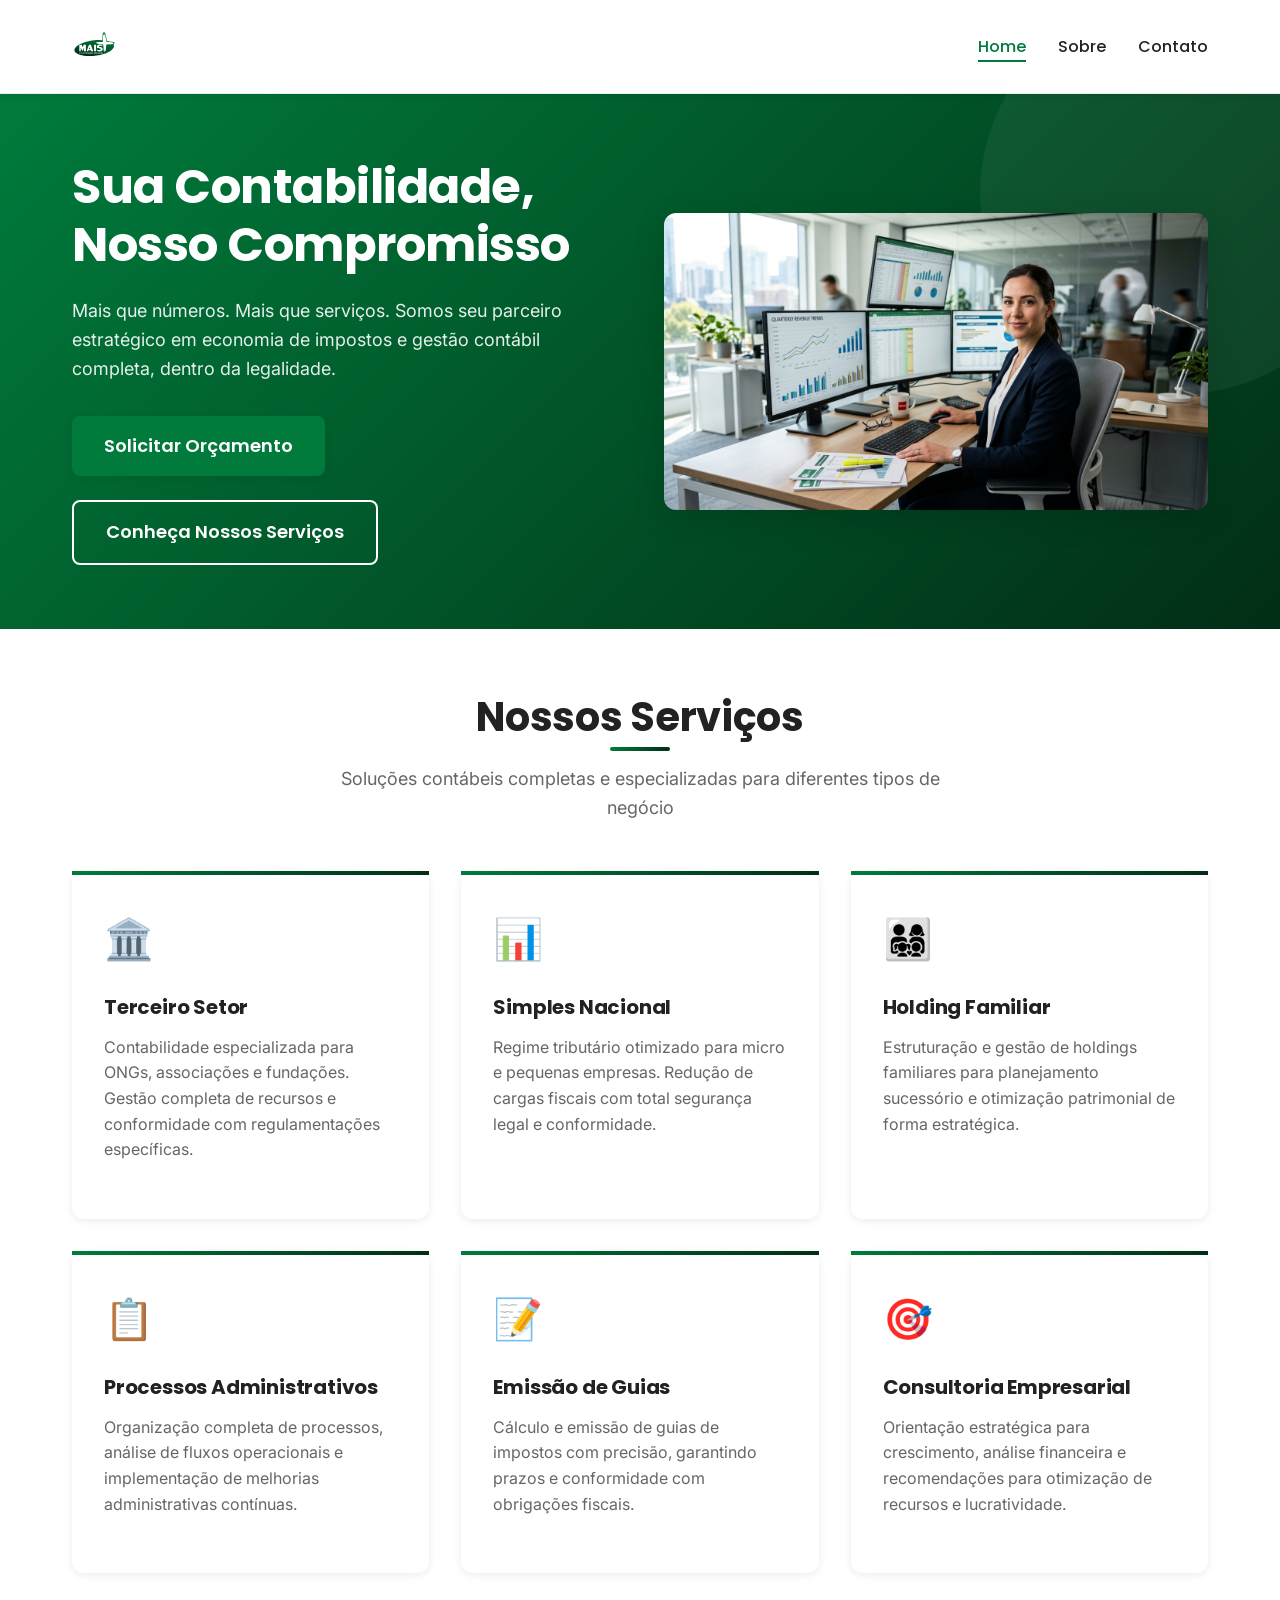
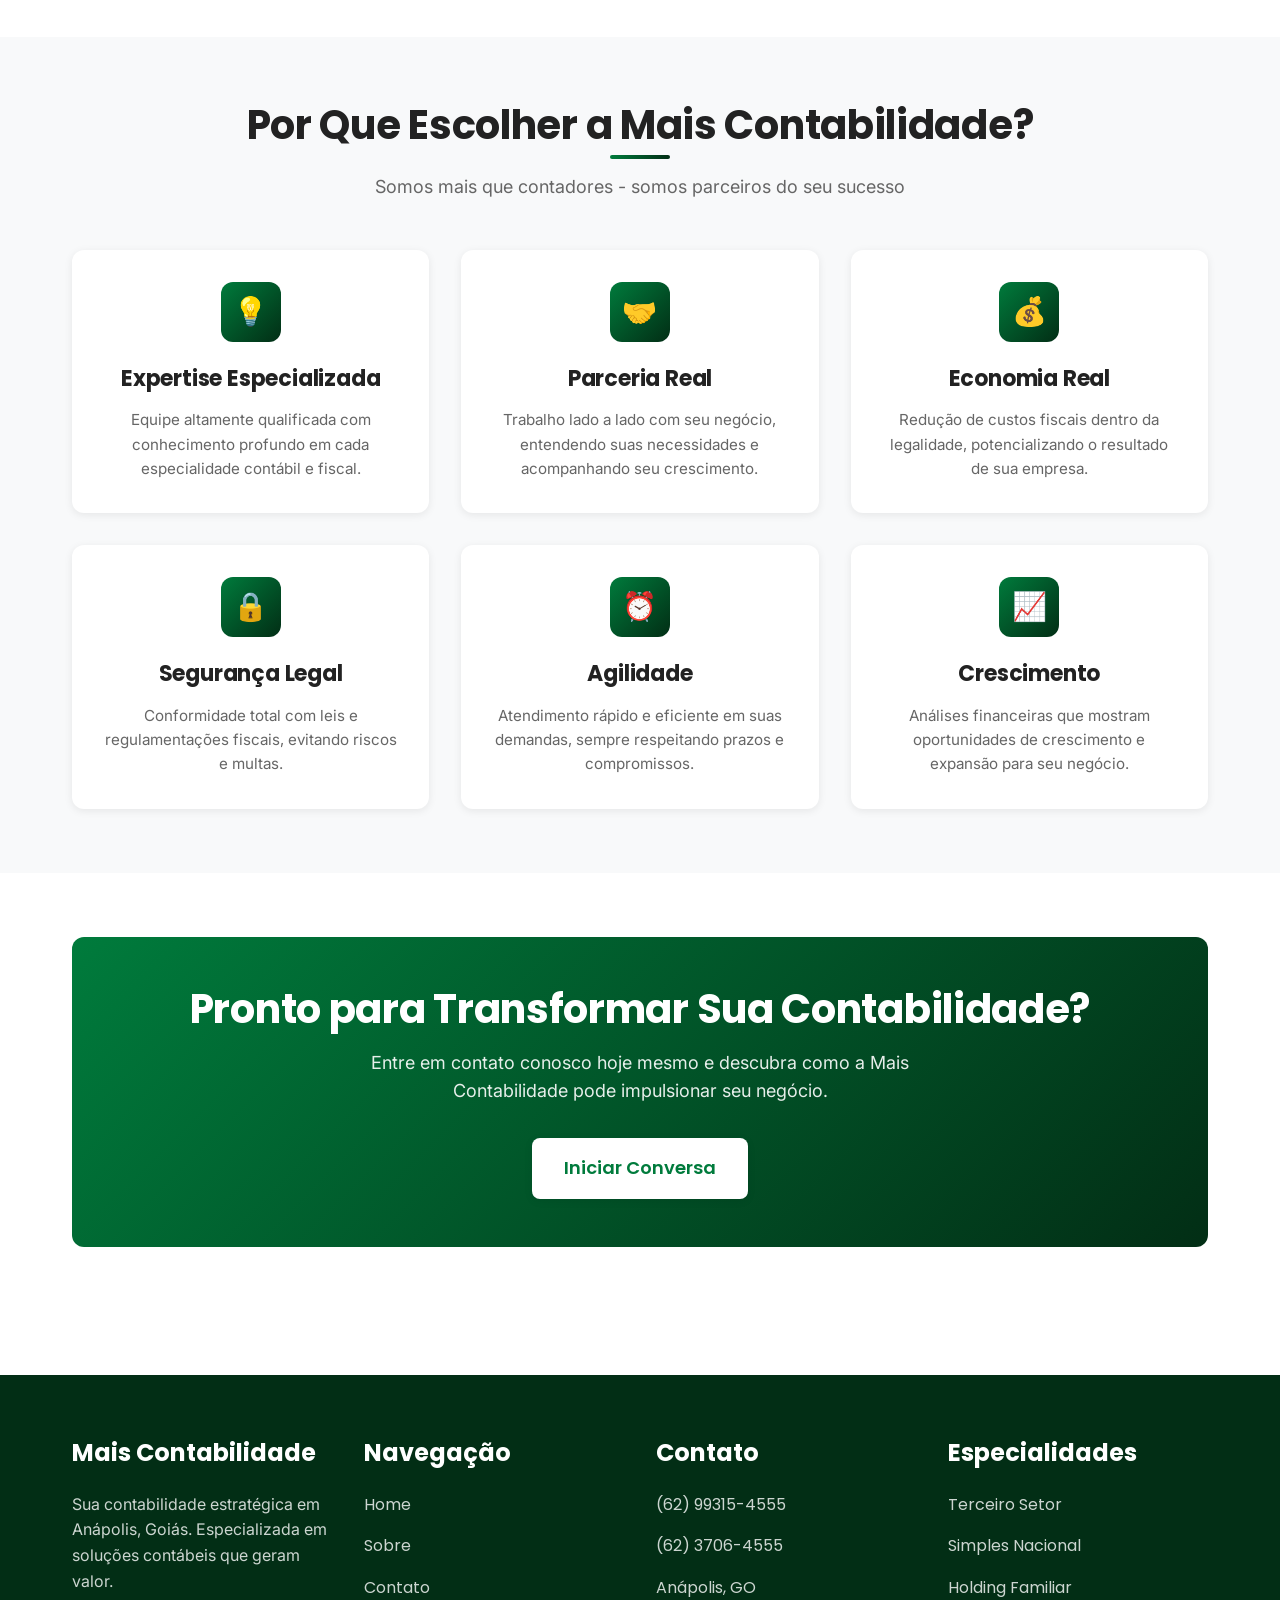
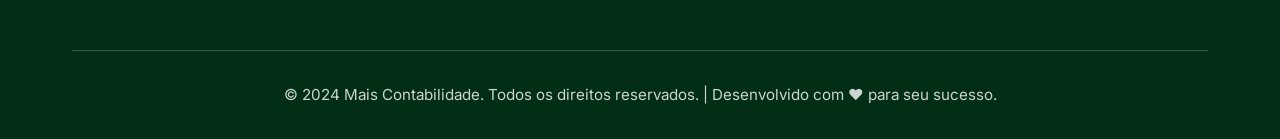
==== index.html @ ebb8da21 "add: Primeira versão do site." ====
<!DOCTYPE html>
<html lang="pt-BR">
<head>
  <!-- Meta Tags Básicas -->
  <meta charset="UTF-8">
  <meta name="viewport" content="width=device-width, initial-scale=1.0">
  <meta http-equiv="X-UA-Compatible" content="IE=edge">
  
  <!-- SEO Meta Tags -->
  <title>Mais Contabilidade | Contabilidade Especializada em Anápolis - GO</title>
  <meta name="description" content="Contabilidade especializada em Terceiro Setor, Simples Nacional, Holding Familiar e Processos Administrativos em Anápolis - Goiás. Parceiro confiável para economia de impostos e gestão contábil.">
  <meta name="keywords" content="contabilidade, anápolis, goiás, terceiro setor, simples nacional, holding familiar, processos administrativos, consultoria contábil, emissão de guias">
  <meta name="author" content="Mais Contabilidade">
  <meta name="language" content="Portuguese">
  <meta name="robots" content="index, follow, max-snippet:-1, max-image-preview:large, max-video-preview:-1">
  
  <!-- Open Graph para Redes Sociais -->
  <meta property="og:type" content="website">
  <meta property="og:url" content="https://www.maiscontabilidade.com.br/">
  <meta property="og:title" content="Mais Contabilidade | Contabilidade em Anápolis - GO">
  <meta property="og:description" content="Parceiro contábil especializado em Terceiro Setor, Simples Nacional, Holding Familiar. Soluções contábeis completas para seu negócio.">
  <meta property="og:image" content="https://www.maiscontabilidade.com.br/assets/images/MAISCONTABILIDADELOGO.svg">
  <meta property="og:locale" content="pt_BR">
  
  <!-- Twitter Card -->
  <meta name="twitter:card" content="summary_large_image">
  <meta name="twitter:title" content="Mais Contabilidade | Contabilidade em Anápolis - GO">
  <meta name="twitter:description" content="Contabilidade especializada. Parceiro confiável para economia de impostos e gestão contábil.">
  <meta name="twitter:image" content="https://www.maiscontabilidade.com.br/assets/images/MAISCONTABILIDADELOGO.svg">
  
  <!-- Schema.org - Dados Estruturados -->
  <script type="application/ld+json">
  {
    "@context": "https://schema.org",
    "@type": "LocalBusiness",
    "name": "Mais Contabilidade",
    "image": "https://www.maiscontabilidade.com.br/assets/images/MAISCONTABILIDADELOGO.svg",
    "description": "Contabilidade especializada em Terceiro Setor, Simples Nacional, Holding Familiar e Processos Administrativos",
    "address": {
      "@type": "PostalAddress",
      "streetAddress": "Rua Ângelo Teles Esq. Rua Mestro Simão",
      "addressLocality": "Anápolis",
      "addressRegion": "GO",
      "postalCode": "75000-000",
      "addressCountry": "BR"
    },
    "telephone": ["+55 62 99315-4555", "+55 62 3706-4555"],
    "url": "https://www.maiscontabilidade.com.br/",
    "geo": {
      "@type": "GeoCoordinates",
      "latitude": "-16.3272238",
      "longitude": "-48.9444192"
    },
    "priceRange": "$$",
    "sameAs": [
      "https://www.facebook.com/maiscontabilidade",
      "https://www.instagram.com/maiscontabilidade"
    ]
  }
  </script>
  
  <!-- Favicon -->
  <link rel="icon" type="image/svg+xml" href="assets/images/MAISCONTABILIDADELOGO.svg">
  <link rel="apple-touch-icon" href="assets/images/MAISCONTABILIDADELOGO.svg">
  
  <!-- Fonts -->
  <link rel="preconnect" href="https://fonts.googleapis.com">
  <link rel="preconnect" href="https://fonts.gstatic.com" crossorigin>
  <link href="https://fonts.googleapis.com/css2?family=Inter:wght@300;400;500;600;700&family=Poppins:wght@500;600;700;800&display=swap" rel="stylesheet">
  
  <!-- Estilos CSS -->
  <link rel="stylesheet" href="css/style.css">
  <link rel="stylesheet" href="css/responsive.css">
  
  <!-- Canonical -->
  <link rel="canonical" href="https://www.maiscontabilidade.com.br/">
</head>
<body>
  <!-- HEADER / NAVEGAÇÃO -->
  <header>
    <div class="container">
      <div class="header-container">
        <div class="logo">
          <img src="assets/images/MAISCONTABILIDADELOGO.svg" alt="Logo Mais Contabilidade" title="Mais Contabilidade">
        </div>
        
        <nav>
          <ul>
            <li><a href="/" title="Ir para página inicial">Home</a></li>
            <li><a href="/sobre/" title="Conhecer nossa história">Sobre</a></li>
            <li><a href="/contato/" title="Entrar em contato conosco">Contato</a></li>
          </ul>
        </nav>
        
        <div class="menu-toggle" aria-label="Abrir menu">
          <span></span>
          <span></span>
          <span></span>
        </div>
      </div>
    </div>
  </header>

  <!-- HERO SECTION -->
  <section class="hero">
    <div class="container">
      <div class="hero-content">
        <div class="hero-texto">
          <h1>Sua Contabilidade, Nosso Compromisso</h1>
          <p>Mais que números. Mais que serviços. Somos seu parceiro estratégico em economia de impostos e gestão contábil completa, dentro da legalidade.</p>
          <div class="hero-botoes">
            <a href="/contato/" class="btn btn-primario btn-lg">Solicitar Orçamento</a>
            <a href="#servicos" class="btn btn-secundario btn-hero-secundario btn-lg">Conheça Nossos Serviços</a>
          </div>
        </div>
        <div class="hero-imagem">
          <img src="assets/images/MOCANAFRENTEDOPC.png" alt="Profissional de contabilidade trabalhando em moderno escritório com múltiplos monitores exibindo gráficos financeiros" title="Nosso time de contadores">
        </div>
      </div>
    </div>
  </section>

  <!-- SERVIÇOS -->
  <section class="secao" id="servicos">
    <div class="container">
      <div class="titulo-secao">
        <h2>Nossos Serviços</h2>
        <p>Soluções contábeis completas e especializadas para diferentes tipos de negócio</p>
      </div>

      <div class="servicos-container">
        <!-- Terceiro Setor -->
        <div class="servico-card">
          <div class="servico-icon">🏛️</div>
          <h3>Terceiro Setor</h3>
          <p>Contabilidade especializada para ONGs, associações e fundações. Gestão completa de recursos e conformidade com regulamentações específicas.</p>
        </div>

        <!-- Simples Nacional -->
        <div class="servico-card">
          <div class="servico-icon">📊</div>
          <h3>Simples Nacional</h3>
          <p>Regime tributário otimizado para micro e pequenas empresas. Redução de cargas fiscais com total segurança legal e conformidade.</p>
        </div>

        <!-- Holding Familiar -->
        <div class="servico-card">
          <div class="servico-icon">👨‍👩‍👧‍👦</div>
          <h3>Holding Familiar</h3>
          <p>Estruturação e gestão de holdings familiares para planejamento sucessório e otimização patrimonial de forma estratégica.</p>
        </div>

        <!-- Processos Administrativos -->
        <div class="servico-card">
          <div class="servico-icon">📋</div>
          <h3>Processos Administrativos</h3>
          <p>Organização completa de processos, análise de fluxos operacionais e implementação de melhorias administrativas contínuas.</p>
        </div>

        <!-- Emissão de Guias -->
        <div class="servico-card">
          <div class="servico-icon">📝</div>
          <h3>Emissão de Guias</h3>
          <p>Cálculo e emissão de guias de impostos com precisão, garantindo prazos e conformidade com obrigações fiscais.</p>
        </div>

        <!-- Consultoria Empresarial -->
        <div class="servico-card">
          <div class="servico-icon">🎯</div>
          <h3>Consultoria Empresarial</h3>
          <p>Orientação estratégica para crescimento, análise financeira e recomendações para otimização de recursos e lucratividade.</p>
        </div>
      </div>
    </div>
  </section>

  <!-- DIFERENCIAIS -->
  <section class="secao secao-alternada">
    <div class="container">
      <div class="titulo-secao">
        <h2>Por Que Escolher a Mais Contabilidade?</h2>
        <p>Somos mais que contadores - somos parceiros do seu sucesso</p>
      </div>

      <div class="grid grid-3">
        <div class="card">
          <div class="card-icon">💡</div>
          <h3>Expertise Especializada</h3>
          <p>Equipe altamente qualificada com conhecimento profundo em cada especialidade contábil e fiscal.</p>
        </div>

        <div class="card">
          <div class="card-icon">🤝</div>
          <h3>Parceria Real</h3>
          <p>Trabalho lado a lado com seu negócio, entendendo suas necessidades e acompanhando seu crescimento.</p>
        </div>

        <div class="card">
          <div class="card-icon">💰</div>
          <h3>Economia Real</h3>
          <p>Redução de custos fiscais dentro da legalidade, potencializando o resultado de sua empresa.</p>
        </div>

        <div class="card">
          <div class="card-icon">🔒</div>
          <h3>Segurança Legal</h3>
          <p>Conformidade total com leis e regulamentações fiscais, evitando riscos e multas.</p>
        </div>

        <div class="card">
          <div class="card-icon">⏰</div>
          <h3>Agilidade</h3>
          <p>Atendimento rápido e eficiente em suas demandas, sempre respeitando prazos e compromissos.</p>
        </div>

        <div class="card">
          <div class="card-icon">📈</div>
          <h3>Crescimento</h3>
          <p>Análises financeiras que mostram oportunidades de crescimento e expansão para seu negócio.</p>
        </div>
      </div>
    </div>
  </section>

  <!-- CHAMADA PARA AÇÃO -->
  <section class="secao">
    <div class="container">
      <div style="background: linear-gradient(135deg, #007B3C, #022E15); color: white; padding: 3rem; border-radius: 12px; text-align: center;">
        <h2 style="color: white; margin-bottom: 1rem;">Pronto para Transformar Sua Contabilidade?</h2>
        <p style="color: rgba(255, 255, 255, 0.9); font-size: 1.125rem; margin-bottom: 2rem; max-width: 600px; margin-left: auto; margin-right: auto;">
          Entre em contato conosco hoje mesmo e descubra como a Mais Contabilidade pode impulsionar seu negócio.
        </p>
        <a href="/contato/" class="btn btn-primario btn-lg" style="background-color: white; color: #007B3C;">Iniciar Conversa</a>
      </div>
    </div>
  </section>

  <!-- FOOTER -->
  <footer>
    <div class="container">
      <div class="footer-content">
        <div class="footer-secao">
          <h4>Mais Contabilidade</h4>
          <p>Sua contabilidade estratégica em Anápolis, Goiás. Especializada em soluções contábeis que geram valor.</p>
        </div>

        <div class="footer-secao">
          <h4>Navegação</h4>
          <ul>
            <li><a href="/" title="Página inicial">Home</a></li>
            <li><a href="/sobre/" title="Sobre nós">Sobre</a></li>
            <li><a href="/contato/" title="Contato">Contato</a></li>
          </ul>
        </div>

        <div class="footer-secao">
          <h4>Contato</h4>
          <ul>
            <li><a href="tel:+5562993154555" title="Chamar no WhatsApp">(62) 99315-4555</a></li>
            <li><a href="tel:+5562370645555" title="Chamar fixo">(62) 3706-4555</a></li>
            <li><a href="https://www.google.com/maps/place/Mais+Contabilidade/@-16.327248,-48.9444915" target="_blank" rel="noopener noreferrer" title="Ver no Google Maps">Anápolis, GO</a></li>
          </ul>
        </div>

        <div class="footer-secao">
          <h4>Especialidades</h4>
          <ul>
            <li><a href="#" title="Serviço de Terceiro Setor">Terceiro Setor</a></li>
            <li><a href="#" title="Serviço de Simples Nacional">Simples Nacional</a></li>
            <li><a href="#" title="Serviço de Holding Familiar">Holding Familiar</a></li>
          </ul>
        </div>
      </div>

      <div class="footer-bottom">
        <p>&copy; 2024 Mais Contabilidade. Todos os direitos reservados. | Desenvolvido com ♥ para seu sucesso.</p>
      </div>
    </div>
  </footer>

  <!-- Scripts -->
  <script src="js/main.js"></script>
</body>
</html>
---- css/style.css ----
/* ================================================
   MAIS CONTABILIDADE - Landing Page
   Design System e Estilos Globais
   ================================================ */

:root {
  /* Cores */
  --cor-verde-claro: #007B3C;
  --cor-verde-escuro: #022E15;
  --cor-branco: #FFFFFF;
  --cor-cinza-claro: #f8f9fa;
  --cor-cinza-medio: #e9ecef;
  --cor-cinza-escuro: #495057;
  --cor-texto-principal: #222222;
  --cor-texto-secundario: #666666;
  
  /* Fontes */
  --font-principal: 'Poppins', -apple-system, BlinkMacSystemFont, 'Segoe UI', sans-serif;
  --font-secundaria: 'Inter', -apple-system, BlinkMacSystemFont, 'Segoe UI', sans-serif;
  
  /* Espaçamento */
  --espacamento-xs: 0.5rem;
  --espacamento-sm: 1rem;
  --espacamento-md: 1.5rem;
  --espacamento-lg: 2rem;
  --espacamento-xl: 3rem;
  --espacamento-xxl: 4rem;
  
  /* Tamanhos de fonte */
  --tamanho-h1: 3.5rem;
  --tamanho-h2: 2.5rem;
  --tamanho-h3: 1.75rem;
  --tamanho-h4: 1.5rem;
  --tamanho-body: 1rem;
  --tamanho-small: 0.875rem;
  
  /* Sombras */
  --sombra-leve: 0 2px 8px rgba(0, 0, 0, 0.08);
  --sombra-media: 0 4px 16px rgba(0, 0, 0, 0.12);
  --sombra-forte: 0 8px 32px rgba(0, 0, 0, 0.15);
  
  /* Transitions */
  --transicao-padrao: all 0.3s ease-in-out;
}

/* ================================================
   RESET E ESTILOS BASE
   ================================================ */

* {
  margin: 0;
  padding: 0;
  box-sizing: border-box;
}

html {
  scroll-behavior: smooth;
  font-size: 16px;
}

body {
  font-family: var(--font-principal);
  color: var(--cor-texto-principal);
  background-color: var(--cor-branco);
  line-height: 1.6;
  font-weight: 400;
}

/* ================================================
   TIPOGRAFIA
   ================================================ */

h1, h2, h3, h4, h5, h6 {
  font-family: var(--font-principal);
  font-weight: 700;
  line-height: 1.2;
  color: var(--cor-texto-principal);
  margin-bottom: var(--espacamento-md);
}

h1 {
  font-size: var(--tamanho-h1);
  letter-spacing: -0.5px;
}

h2 {
  font-size: var(--tamanho-h2);
  letter-spacing: -0.3px;
}

h3 {
  font-size: var(--tamanho-h3);
  letter-spacing: -0.2px;
}

h4 {
  font-size: var(--tamanho-h4);
}

p {
  font-family: var(--font-secundaria);
  color: var(--cor-texto-secundario);
  margin-bottom: var(--espacamento-md);
  font-size: var(--tamanho-body);
}

a {
  color: var(--cor-verde-claro);
  text-decoration: none;
  transition: var(--transicao-padrao);
}

a:hover {
  color: var(--cor-verde-escuro);
  text-decoration: underline;
}

/* ================================================
   COMPONENTES UTILITÁRIOS
   ================================================ */

.container {
  max-width: 1200px;
  margin: 0 auto;
  padding: 0 var(--espacamento-lg);
}

.secao {
  padding: var(--espacamento-xxl) 0;
}

.secao-alternada {
  background-color: var(--cor-cinza-claro);
}

.titulo-secao {
  text-align: center;
  margin-bottom: var(--espacamento-xl);
}

.titulo-secao h2 {
  position: relative;
  display: inline-block;
  margin-bottom: var(--espacamento-md);
}

.titulo-secao h2::after {
  content: '';
  position: absolute;
  bottom: -10px;
  left: 50%;
  transform: translateX(-50%);
  width: 60px;
  height: 4px;
  background: linear-gradient(90deg, var(--cor-verde-claro), var(--cor-verde-escuro));
  border-radius: 2px;
}

.titulo-secao p {
  font-size: 1.125rem;
  color: var(--cor-texto-secundario);
  max-width: 600px;
  margin: 0 auto;
}

/* ================================================
   BOTÕES
   ================================================ */

.btn {
  display: inline-block;
  padding: var(--espacamento-sm) var(--espacamento-lg);
  font-family: var(--font-principal);
  font-size: 1rem;
  font-weight: 600;
  border: none;
  border-radius: 8px;
  cursor: pointer;
  transition: var(--transicao-padrao);
  text-decoration: none;
  text-align: center;
}

.btn-primario {
  background-color: var(--cor-verde-claro);
  color: var(--cor-branco);
  box-shadow: var(--sombra-leve);
}

.btn-primario:hover {
  background-color: var(--cor-verde-escuro);
  box-shadow: var(--sombra-media);
  transform: translateY(-2px);
  text-decoration: none;
}

.btn-secundario {
  background-color: transparent;
  color: var(--cor-verde-claro);
  border: 2px solid var(--cor-verde-claro);
}

.btn-secundario:hover {
  background-color: var(--cor-verde-claro);
  color: var(--cor-branco);
  text-decoration: none;
}

.btn-lg {
  padding: 1rem 2rem;
  font-size: 1.125rem;
}

.btn-block {
  display: block;
  width: 100%;
}

/* ================================================
   CARTÕES
   ================================================ */

.card {
  background-color: var(--cor-branco);
  border-radius: 12px;
  padding: var(--espacamento-lg);
  box-shadow: var(--sombra-leve);
  transition: var(--transicao-padrao);
  text-align: center;
}

.card:hover {
  box-shadow: var(--sombra-media);
  transform: translateY(-4px);
}

.card-icon {
  width: 60px;
  height: 60px;
  margin: 0 auto var(--espacamento-md);
  background: linear-gradient(135deg, var(--cor-verde-claro), var(--cor-verde-escuro));
  border-radius: 12px;
  display: flex;
  align-items: center;
  justify-content: center;
  font-size: 1.75rem;
}

.card h3 {
  margin-bottom: var(--espacamento-sm);
  font-size: 1.375rem;
}

.card p {
  font-size: 0.95rem;
  margin-bottom: 0;
}

/* ================================================
   GRID
   ================================================ */

.grid {
  display: grid;
  gap: var(--espacamento-lg);
}

.grid-2 {
  grid-template-columns: repeat(2, 1fr);
}

.grid-3 {
  grid-template-columns: repeat(3, 1fr);
}

.grid-4 {
  grid-template-columns: repeat(4, 1fr);
}

/* ================================================
   HEADER / NAVEGAÇÃO
   ================================================ */

header {
  background-color: var(--cor-branco);
  border-bottom: 1px solid var(--cor-cinza-medio);
  position: sticky;
  top: 0;
  z-index: 1000;
  box-shadow: var(--sombra-leve);
}

.header-container {
  display: flex;
  justify-content: space-between;
  align-items: center;
  padding: var(--espacamento-md) 0;
}

.logo {
  display: flex;
  align-items: center;
  gap: var(--espacamento-sm);
  font-size: 1.5rem;
  font-weight: 700;
  color: var(--cor-verde-claro);
}

.logo img {
  height: 45px;
  width: auto;
}

nav ul {
  display: flex;
  list-style: none;
  gap: var(--espacamento-lg);
  align-items: center;
}

nav a {
  font-weight: 500;
  color: var(--cor-texto-principal);
  transition: var(--transicao-padrao);
  position: relative;
}

nav a::after {
  content: '';
  position: absolute;
  bottom: -4px;
  left: 0;
  width: 0;
  height: 2px;
  background-color: var(--cor-verde-claro);
  transition: width 0.3s ease;
}

nav a:hover {
  color: var(--cor-verde-claro);
  text-decoration: none;
}

nav a:hover::after {
  width: 100%;
}

nav a.ativo {
  color: var(--cor-verde-claro);
}

nav a.ativo::after {
  width: 100%;
}

/* Menu Mobile */
.menu-toggle {
  display: none;
  flex-direction: column;
  cursor: pointer;
  gap: 5px;
}

.menu-toggle span {
  width: 25px;
  height: 3px;
  background-color: var(--cor-verde-claro);
  border-radius: 2px;
  transition: var(--transicao-padrao);
}

/* ================================================
   HERO SECTION
   ================================================ */

.hero {
  background: linear-gradient(135deg, var(--cor-verde-claro), var(--cor-verde-escuro));
  color: var(--cor-branco);
  padding: var(--espacamento-xxl) 0;
  position: relative;
  overflow: hidden;
}

.hero::before {
  content: '';
  position: absolute;
  top: 0;
  right: 0;
  width: 400px;
  height: 400px;
  background: rgba(255, 255, 255, 0.05);
  border-radius: 50%;
  margin-top: -100px;
  margin-right: -100px;
}

.hero-content {
  position: relative;
  z-index: 1;
  display: grid;
  grid-template-columns: 1fr 1fr;
  gap: var(--espacamento-xl);
  align-items: center;
}

.hero-texto h1 {
  color: var(--cor-branco);
  margin-bottom: var(--espacamento-md);
  font-size: 3rem;
}

.hero-texto p {
  color: rgba(255, 255, 255, 0.9);
  font-size: 1.125rem;
  margin-bottom: var(--espacamento-lg);
}

.hero-botoes {
  display: flex;
  gap: var(--espacamento-md);
  flex-wrap: wrap;
}

.btn-hero-secundario {
  background-color: transparent;
  color: var(--cor-branco);
  border: 2px solid var(--cor-branco);
}

.btn-hero-secundario:hover {
  background-color: var(--cor-branco);
  color: var(--cor-verde-claro);
  text-decoration: none;
}

.hero-imagem {
  position: relative;
  z-index: 1;
}

.hero-imagem img {
  width: 100%;
  height: auto;
  border-radius: 12px;
  box-shadow: var(--sombra-forte);
}

/* ================================================
   SERVIÇOS
   ================================================ */

.servicos-container {
  display: grid;
  grid-template-columns: repeat(auto-fit, minmax(280px, 1fr));
  gap: var(--espacamento-lg);
}

.servico-card {
  background: var(--cor-branco);
  border-radius: 12px;
  padding: var(--espacamento-lg);
  box-shadow: var(--sombra-leve);
  transition: var(--transicao-padrao);
  border-top: 4px solid transparent;
  border-image: linear-gradient(90deg, var(--cor-verde-claro), var(--cor-verde-escuro)) 1;
}

.servico-card:hover {
  box-shadow: var(--sombra-media);
  transform: translateY(-6px);
}

.servico-icon {
  font-size: 2.5rem;
  margin-bottom: var(--espacamento-md);
}

.servico-card h3 {
  margin-bottom: var(--espacamento-sm);
  font-size: 1.25rem;
}

/* ================================================
   FOOTER
   ================================================ */

footer {
  background-color: var(--cor-verde-escuro);
  color: var(--cor-branco);
  padding: var(--espacamento-xxl) 0 var(--espacamento-lg);
  margin-top: var(--espacamento-xxl);
}

footer p {
  color: rgba(255, 255, 255, 0.8);
}

footer a {
  color: rgba(255, 255, 255, 0.9);
}

footer a:hover {
  color: var(--cor-branco);
}

.footer-content {
  display: grid;
  grid-template-columns: repeat(auto-fit, minmax(250px, 1fr));
  gap: var(--espacamento-lg);
  margin-bottom: var(--espacamento-lg);
}

.footer-secao h4 {
  color: var(--cor-branco);
  margin-bottom: var(--espacamento-md);
}

.footer-secao ul {
  list-style: none;
}

.footer-secao ul li {
  margin-bottom: var(--espacamento-sm);
}

.footer-secao ul li a {
  color: rgba(255, 255, 255, 0.8);
}

.footer-secao ul li a:hover {
  color: var(--cor-branco);
}

.footer-bottom {
  border-top: 1px solid rgba(255, 255, 255, 0.2);
  padding-top: var(--espacamento-lg);
  text-align: center;
  color: rgba(255, 255, 255, 0.7);
}

.footer-bottom p {
  margin-bottom: 0;
  font-size: 0.95rem;
}

/* ================================================
   FORMULÁRIO DE CONTATO
   ================================================ */

.form-group {
  margin-bottom: var(--espacamento-lg);
}

.form-group label {
  display: block;
  margin-bottom: var(--espacamento-sm);
  font-weight: 500;
  color: var(--cor-texto-principal);
}

.form-group input,
.form-group textarea {
  width: 100%;
  padding: var(--espacamento-sm);
  border: 1px solid var(--cor-cinza-medio);
  border-radius: 8px;
  font-family: var(--font-secundaria);
  font-size: 1rem;
  transition: var(--transicao-padrao);
}

.form-group input:focus,
.form-group textarea:focus {
  outline: none;
  border-color: var(--cor-verde-claro);
  box-shadow: 0 0 0 3px rgba(0, 123, 60, 0.1);
}

.form-group textarea {
  min-height: 150px;
  resize: vertical;
}

/* ================================================
   MAPA
   ================================================ */

.mapa-container {
  position: relative;
  width: 100%;
  height: 500px;
  border-radius: 12px;
  overflow: hidden;
  box-shadow: var(--sombra-media);
  margin-bottom: var(--espacamento-lg);
}

#mapa {
  width: 100%;
  height: 100%;
}

/* ================================================
   IMAGENS
   ================================================ */

img {
  max-width: 100%;
  height: auto;
  display: block;
}

/* ================================================
   SEÇÃO SOBRE
   ================================================ */

.sobre-content {
  display: grid;
  grid-template-columns: 1fr 1fr;
  gap: var(--espacamento-xl);
  align-items: center;
}

.sobre-text h2 {
  margin-bottom: var(--espacamento-md);
}

.sobre-text p {
  margin-bottom: var(--espacamento-md);
  line-height: 1.8;
}

.sobre-imagem {
  position: relative;
}

.sobre-imagem img {
  width: 100%;
  border-radius: 12px;
  box-shadow: var(--sombra-media);
}

/* ================================================
   BREADCRUMB
   ================================================ */

.breadcrumb {
  background-color: var(--cor-cinza-claro);
  padding: var(--espacamento-md) 0;
  font-size: 0.95rem;
}

.breadcrumb a {
  color: var(--cor-verde-claro);
}

.breadcrumb a:hover {
  text-decoration: underline;
}

.breadcrumb span {
  color: var(--cor-texto-secundario);
  margin: 0 var(--espacamento-sm);
}

/* ================================================
   ANIMAÇÕES
   ================================================ */

@keyframes fadeInUp {
  from {
    opacity: 0;
    transform: translateY(30px);
  }
  to {
    opacity: 1;
    transform: translateY(0);
  }
}

@keyframes slideInLeft {
  from {
    opacity: 0;
    transform: translateX(-30px);
  }
  to {
    opacity: 1;
    transform: translateX(0);
  }
}

@keyframes slideInRight {
  from {
    opacity: 0;
    transform: translateX(30px);
  }
  to {
    opacity: 1;
    transform: translateX(0);
  }
}

.animate-fade {
  animation: fadeInUp 0.6s ease-out;
}

.animate-slide-left {
  animation: slideInLeft 0.6s ease-out;
}

.animate-slide-right {
  animation: slideInRight 0.6s ease-out;
}

/* ================================================
   SCROLLBAR
   ================================================ */

::-webkit-scrollbar {
  width: 10px;
  height: 10px;
}

::-webkit-scrollbar-track {
  background: var(--cor-cinza-claro);
}

::-webkit-scrollbar-thumb {
  background: var(--cor-verde-claro);
  border-radius: 5px;
}

::-webkit-scrollbar-thumb:hover {
  background: var(--cor-verde-escuro);
}
---- css/responsive.css ----
/* ================================================
   RESPONSIVIDADE - Mobile e Tablet
   ================================================ */

/* Tablet (768px até 1024px) */
@media (max-width: 1024px) {
  :root {
    --tamanho-h1: 2.5rem;
    --tamanho-h2: 2rem;
    --tamanho-h3: 1.5rem;
    --espacamento-xxl: 3rem;
  }

  .container {
    padding: 0 var(--espacamento-md);
  }

  .hero-content {
    grid-template-columns: 1fr;
  }

  .hero-texto h1 {
    font-size: 2.25rem;
  }

  .sobre-content {
    grid-template-columns: 1fr;
  }

  .grid-4 {
    grid-template-columns: repeat(2, 1fr);
  }

  .footer-content {
    grid-template-columns: repeat(2, 1fr);
  }

  nav ul {
    gap: var(--espacamento-md);
  }
}

/* Mobile (até 768px) */
@media (max-width: 768px) {
  :root {
    --tamanho-h1: 2rem;
    --tamanho-h2: 1.5rem;
    --tamanho-h3: 1.25rem;
    --tamanho-h4: 1.125rem;
    --espacamento-xxl: 2rem;
    --espacamento-lg: 1.5rem;
    --espacamento-md: 1rem;
  }

  .container {
    padding: 0 var(--espacamento-md);
  }

  /* Header */
  header .header-container {
    padding: var(--espacamento-md) 0;
  }

  .logo img {
    height: 40px;
  }

  nav {
    position: fixed;
    top: 60px;
    left: 0;
    width: 100%;
    background-color: var(--cor-branco);
    border-bottom: 1px solid var(--cor-cinza-medio);
    max-height: 0;
    overflow: hidden;
    transition: max-height 0.3s ease;
    z-index: 999;
  }

  nav.ativo {
    max-height: 300px;
  }

  nav ul {
    flex-direction: column;
    gap: var(--espacamento-md);
    padding: var(--espacamento-lg) 0;
    align-items: flex-start;
  }

  .menu-toggle {
    display: flex;
  }

  nav a::after {
    display: none;
  }

  nav a.ativo {
    color: var(--cor-verde-claro);
  }

  /* Hero */
  .hero {
    padding: var(--espacamento-lg) 0;
  }

  .hero::before {
    width: 200px;
    height: 200px;
    margin-top: -50px;
    margin-right: -50px;
  }

  .hero-texto h1 {
    font-size: 1.75rem;
  }

  .hero-texto p {
    font-size: 1rem;
  }

  .hero-botoes {
    flex-direction: column;
  }

  .btn {
    width: 100%;
    padding: var(--espacamento-md);
  }

  /* Seções */
  .secao {
    padding: var(--espacamento-lg) 0;
  }

  .titulo-secao {
    margin-bottom: var(--espacamento-lg);
  }

  .titulo-secao h2 {
    font-size: 1.75rem;
  }

  /* Grids */
  .grid-2,
  .grid-3,
  .grid-4 {
    grid-template-columns: 1fr;
  }

  .servicos-container {
    grid-template-columns: 1fr;
  }

  /* Cartões */
  .card,
  .servico-card {
    text-align: center;
  }

  /* Mapa */
  .mapa-container {
    height: 400px;
  }

  /* Contatos */
  .contatos-info {
    grid-template-columns: 1fr;
  }

  /* Footer */
  footer {
    padding: var(--espacamento-lg) 0;
  }

  .footer-content {
    grid-template-columns: 1fr;
  }

  .footer-secao {
    text-align: center;
  }

  .footer-secao ul {
    display: flex;
    flex-direction: column;
    align-items: center;
  }

  /* Breadcrumb */
  .breadcrumb {
    font-size: 0.85rem;
  }
}

/* Mobile Pequeno (até 480px) */
@media (max-width: 480px) {
  :root {
    --tamanho-h1: 1.75rem;
    --tamanho-h2: 1.25rem;
    --tamanho-h3: 1rem;
    --espacamento-xl: 1.5rem;
    --espacamento-lg: 1rem;
    --espacamento-md: 0.75rem;
  }

  .container {
    padding: 0 var(--espacamento-sm);
  }

  h1 {
    font-size: 1.5rem;
  }

  h2 {
    font-size: 1.25rem;
  }

  h3 {
    font-size: 1rem;
  }

  .hero-texto h1 {
    font-size: 1.5rem;
  }

  .hero-texto p {
    font-size: 0.95rem;
  }

  .btn-lg {
    padding: 0.75rem 1.5rem;
    font-size: 1rem;
  }

  nav ul {
    gap: var(--espacamento-sm);
    padding: var(--espacamento-md) 0;
  }

  .titulo-secao h2::after {
    width: 40px;
  }

  /* Formulário */
  .form-group input,
  .form-group textarea {
    font-size: 16px; /* Previne zoom no iPhone */
  }

  /* Serviços Cards */
  .servico-icon {
    font-size: 2rem;
  }

  .servico-card h3 {
    font-size: 1.1rem;
  }

  /* Imagem do hero */
  .hero-imagem {
    margin-top: var(--espacamento-lg);
  }
}

/* Telas muito pequenas (até 360px) */
@media (max-width: 360px) {
  :root {
    --espacamento-sm: 0.75rem;
    --espacamento-md: 0.5rem;
  }

  .container {
    padding: 0 var(--espacamento-xs);
  }

  nav ul {
    gap: var(--espacamento-xs);
  }

  .btn {
    padding: var(--espacamento-sm) var(--espacamento-md);
    font-size: 0.9rem;
  }

  h1 {
    font-size: 1.25rem;
  }

  h2 {
    font-size: 1rem;
  }
}

/* Print */
@media print {
  header,
  footer,
  .menu-toggle {
    display: none;
  }

  body {
    font-size: 12pt;
    color: #000;
  }

  a {
    color: #000;
    text-decoration: underline;
  }
}
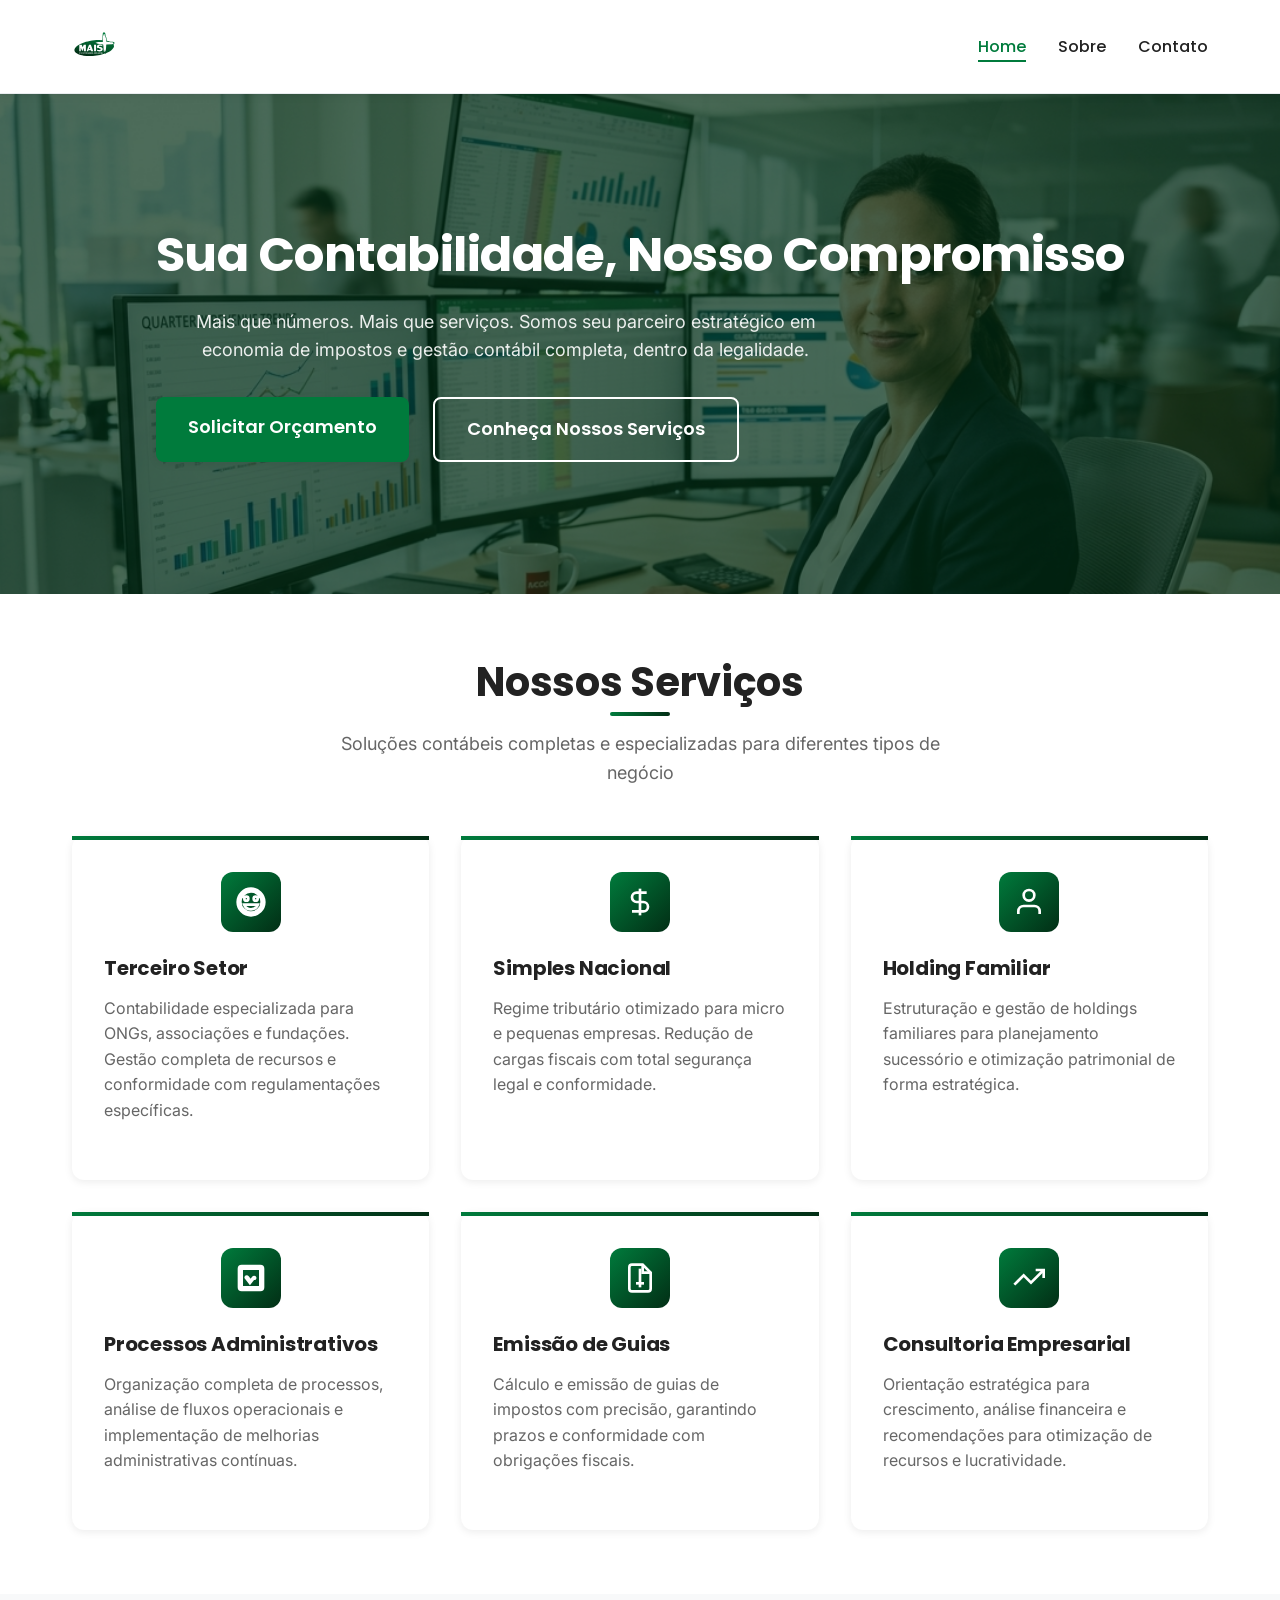
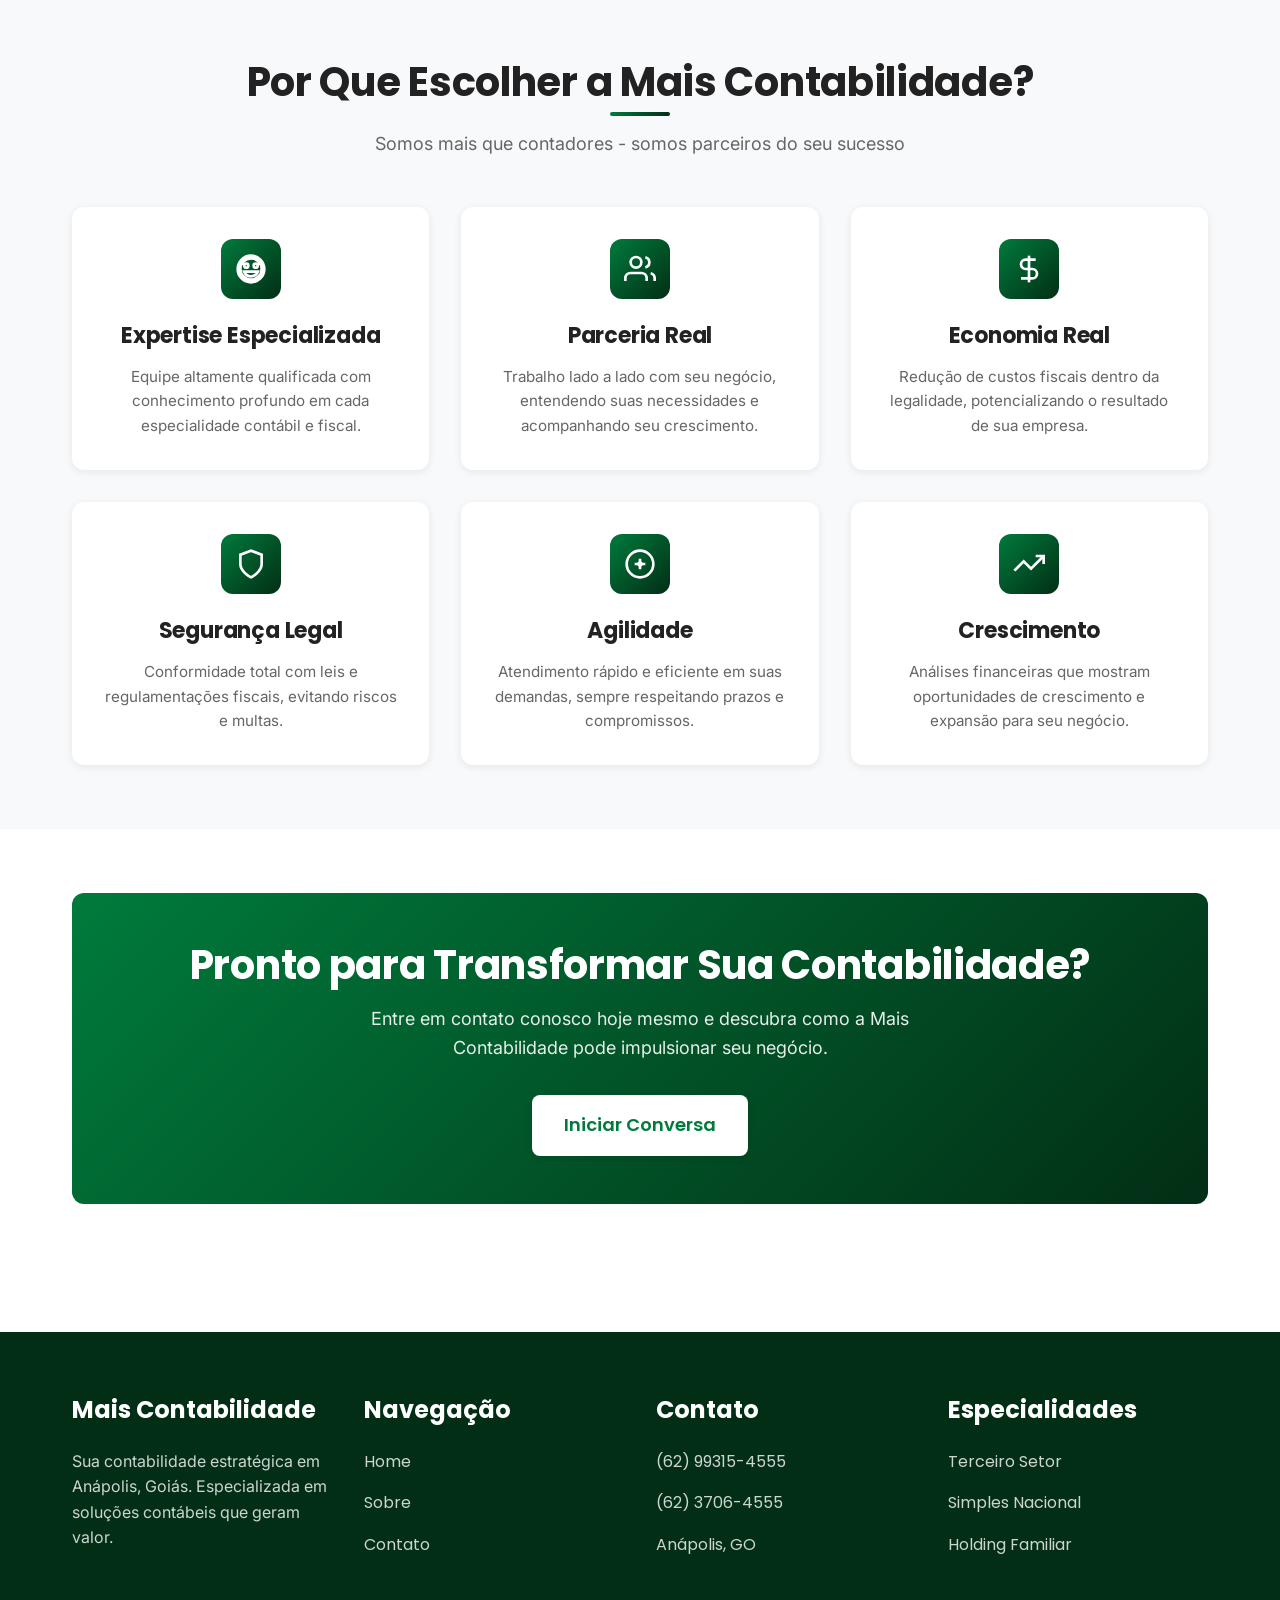
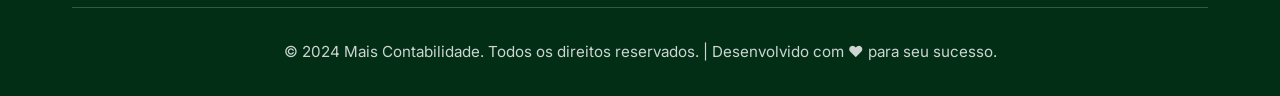
==== commit 725d5b99: "add: Primeiros ajustes no site." ====
--- a/index.html
+++ b/index.html
@@ -102,9 +102,10 @@
   </header>
 
   <!-- HERO SECTION -->
-  <section class="hero">
-    <div class="container">
-      <div class="hero-content">
+  <section class="hero hero-background" style="background-image: url('assets/images/MOCANAFRENTEDOPC.png');">
+    <div class="hero-overlay"></div>
+    <div class="container">
+      <div class="hero-content-single">
         <div class="hero-texto">
           <h1>Sua Contabilidade, Nosso Compromisso</h1>
           <p>Mais que números. Mais que serviços. Somos seu parceiro estratégico em economia de impostos e gestão contábil completa, dentro da legalidade.</p>
@@ -113,9 +114,6 @@
             <a href="#servicos" class="btn btn-secundario btn-hero-secundario btn-lg">Conheça Nossos Serviços</a>
           </div>
         </div>
-        <div class="hero-imagem">
-          <img src="assets/images/MOCANAFRENTEDOPC.png" alt="Profissional de contabilidade trabalhando em moderno escritório com múltiplos monitores exibindo gráficos financeiros" title="Nosso time de contadores">
-        </div>
       </div>
     </div>
   </section>
@@ -131,42 +129,72 @@
       <div class="servicos-container">
         <!-- Terceiro Setor -->
         <div class="servico-card">
-          <div class="servico-icon">🏛️</div>
+          <div class="servico-icon">
+            <svg viewBox="0 0 24 24" fill="none" stroke="currentColor" stroke-width="2">
+              <path d="M12 2C6.48 2 2 6.48 2 12s4.48 10 10 10 10-4.48 10-10S17.52 2 12 2zm0 18c-4.41 0-8-3.59-8-8s3.59-8 8-8 8 3.59 8 8-3.59 8-8 8zm3.5-9c.83 0 1.5-.67 1.5-1.5S16.33 8 15.5 8 14 8.67 14 9.5s.67 1.5 1.5 1.5zm-7 0c.83 0 1.5-.67 1.5-1.5S9.33 8 8.5 8 7 8.67 7 9.5 7.67 11 8.5 11zm3.5 6.5c2.33 0 4.31-1.46 5.11-3.5H6.89c.8 2.04 2.78 3.5 5.11 3.5z"/>
+            </svg>
+          </div>
           <h3>Terceiro Setor</h3>
           <p>Contabilidade especializada para ONGs, associações e fundações. Gestão completa de recursos e conformidade com regulamentações específicas.</p>
         </div>
 
         <!-- Simples Nacional -->
         <div class="servico-card">
-          <div class="servico-icon">📊</div>
+          <div class="servico-icon">
+            <svg viewBox="0 0 24 24" fill="none" stroke="currentColor" stroke-width="2">
+              <line x1="12" y1="2" x2="12" y2="22"></line>
+              <path d="M17 5H9.5a3.5 3.5 0 0 0 0 7h5a3.5 3.5 0 0 1 0 7H6"></path>
+            </svg>
+          </div>
           <h3>Simples Nacional</h3>
           <p>Regime tributário otimizado para micro e pequenas empresas. Redução de cargas fiscais com total segurança legal e conformidade.</p>
         </div>
 
         <!-- Holding Familiar -->
         <div class="servico-card">
-          <div class="servico-icon">👨‍👩‍👧‍👦</div>
+          <div class="servico-icon">
+            <svg viewBox="0 0 24 24" fill="none" stroke="currentColor" stroke-width="2">
+              <path d="M20 21v-2a4 4 0 0 0-4-4H8a4 4 0 0 0-4 4v2"></path>
+              <circle cx="12" cy="7" r="4"></circle>
+            </svg>
+          </div>
           <h3>Holding Familiar</h3>
           <p>Estruturação e gestão de holdings familiares para planejamento sucessório e otimização patrimonial de forma estratégica.</p>
         </div>
 
         <!-- Processos Administrativos -->
         <div class="servico-card">
-          <div class="servico-icon">📋</div>
+          <div class="servico-icon">
+            <svg viewBox="0 0 24 24" fill="none" stroke="currentColor" stroke-width="2">
+              <path d="M19 3H5c-1.1 0-2 .9-2 2v14c0 1.1.9 2 2 2h14c1.1 0 2-.9 2-2V5c0-1.1-.9-2-2-2zm0 16H5V5h14v14zm-5.04-6.71l-2.75 3.54-2.96-3.83c-.37-.48-.09-1.02.5-1.02.32 0 .62.15.77.39l2.15 2.77 1.96-2.36c.15-.24.45-.39.77-.39.59 0 .87.54.5 1.02z"></path>
+            </svg>
+          </div>
           <h3>Processos Administrativos</h3>
           <p>Organização completa de processos, análise de fluxos operacionais e implementação de melhorias administrativas contínuas.</p>
         </div>
 
         <!-- Emissão de Guias -->
         <div class="servico-card">
-          <div class="servico-icon">📝</div>
+          <div class="servico-icon">
+            <svg viewBox="0 0 24 24" fill="none" stroke="currentColor" stroke-width="2">
+              <path d="M14 2H6a2 2 0 0 0-2 2v16a2 2 0 0 0 2 2h12a2 2 0 0 0 2-2V8z"></path>
+              <polyline points="14 2 14 8 20 8"></polyline>
+              <line x1="12" y1="19" x2="12" y2="5"></line>
+              <line x1="9" y1="16" x2="15" y2="16"></line>
+            </svg>
+          </div>
           <h3>Emissão de Guias</h3>
           <p>Cálculo e emissão de guias de impostos com precisão, garantindo prazos e conformidade com obrigações fiscais.</p>
         </div>
 
         <!-- Consultoria Empresarial -->
         <div class="servico-card">
-          <div class="servico-icon">🎯</div>
+          <div class="servico-icon">
+            <svg viewBox="0 0 24 24" fill="none" stroke="currentColor" stroke-width="2">
+              <polyline points="23 6 13.5 15.5 8 10 1 17"></polyline>
+              <polyline points="17 6 23 6 23 12"></polyline>
+            </svg>
+          </div>
           <h3>Consultoria Empresarial</h3>
           <p>Orientação estratégica para crescimento, análise financeira e recomendações para otimização de recursos e lucratividade.</p>
         </div>
@@ -184,37 +212,68 @@
 
       <div class="grid grid-3">
         <div class="card">
-          <div class="card-icon">💡</div>
+          <div class="card-icon">
+            <svg viewBox="0 0 24 24" fill="none" stroke="currentColor" stroke-width="2">
+              <path d="M12 2C6.48 2 2 6.48 2 12s4.48 10 10 10 10-4.48 10-10S17.52 2 12 2zm0 18c-4.41 0-8-3.59-8-8s3.59-8 8-8 8 3.59 8 8-3.59 8-8 8zm3.5-9c.83 0 1.5-.67 1.5-1.5S16.33 8 15.5 8 14 8.67 14 9.5s.67 1.5 1.5 1.5zm-7 0c.83 0 1.5-.67 1.5-1.5S9.33 8 8.5 8 7 8.67 7 9.5 7.67 11 8.5 11zm3.5 6.5c2.33 0 4.31-1.46 5.11-3.5H6.89c.8 2.04 2.78 3.5 5.11 3.5z"/>
+            </svg>
+          </div>
           <h3>Expertise Especializada</h3>
           <p>Equipe altamente qualificada com conhecimento profundo em cada especialidade contábil e fiscal.</p>
         </div>
 
         <div class="card">
-          <div class="card-icon">🤝</div>
+          <div class="card-icon">
+            <svg viewBox="0 0 24 24" fill="none" stroke="currentColor" stroke-width="2">
+              <path d="M17 21v-2a4 4 0 0 0-4-4H5a4 4 0 0 0-4 4v2"></path>
+              <circle cx="9" cy="7" r="4"></circle>
+              <path d="M23 21v-2a4 4 0 0 0-3-3.87"></path>
+              <path d="M16 3.13a4 4 0 0 1 0 7.75"></path>
+            </svg>
+          </div>
           <h3>Parceria Real</h3>
           <p>Trabalho lado a lado com seu negócio, entendendo suas necessidades e acompanhando seu crescimento.</p>
         </div>
 
         <div class="card">
-          <div class="card-icon">💰</div>
+          <div class="card-icon">
+            <svg viewBox="0 0 24 24" fill="none" stroke="currentColor" stroke-width="2">
+              <line x1="12" y1="2" x2="12" y2="22"></line>
+              <path d="M17 5H9.5a3.5 3.5 0 0 0 0 7h5a3.5 3.5 0 0 1 0 7H6"></path>
+            </svg>
+          </div>
           <h3>Economia Real</h3>
           <p>Redução de custos fiscais dentro da legalidade, potencializando o resultado de sua empresa.</p>
         </div>
 
         <div class="card">
-          <div class="card-icon">🔒</div>
+          <div class="card-icon">
+            <svg viewBox="0 0 24 24" fill="none" stroke="currentColor" stroke-width="2">
+              <path d="M12 22s8-4 8-10V5l-8-3-8 3v7c0 6 8 10 8 10z"></path>
+            </svg>
+          </div>
           <h3>Segurança Legal</h3>
           <p>Conformidade total com leis e regulamentações fiscais, evitando riscos e multas.</p>
         </div>
 
         <div class="card">
-          <div class="card-icon">⏰</div>
+          <div class="card-icon">
+            <svg viewBox="0 0 24 24" fill="none" stroke="currentColor" stroke-width="2">
+              <circle cx="12" cy="12" r="1"></circle>
+              <path d="M12 8v8m4-4H8"></path>
+              <path d="M12 2C6.48 2 2 6.48 2 12s4.48 10 10 10 10-4.48 10-10S17.52 2 12 2z"></path>
+            </svg>
+          </div>
           <h3>Agilidade</h3>
           <p>Atendimento rápido e eficiente em suas demandas, sempre respeitando prazos e compromissos.</p>
         </div>
 
         <div class="card">
-          <div class="card-icon">📈</div>
+          <div class="card-icon">
+            <svg viewBox="0 0 24 24" fill="none" stroke="currentColor" stroke-width="2">
+              <polyline points="23 6 13.5 15.5 8 10 1 17"></polyline>
+              <polyline points="17 6 23 6 23 12"></polyline>
+            </svg>
+          </div>
           <h3>Crescimento</h3>
           <p>Análises financeiras que mostram oportunidades de crescimento e expansão para seu negócio.</p>
         </div>
--- a/css/style.css
+++ b/css/style.css
@@ -244,6 +244,15 @@
   align-items: center;
   justify-content: center;
   font-size: 1.75rem;
+  color: var(--cor-branco);
+}
+
+.card-icon svg {
+  width: 32px;
+  height: 32px;
+  stroke-width: 2;
+  stroke: currentColor;
+  fill: none;
 }
 
 .card h3 {
@@ -394,6 +403,46 @@
   margin-right: -100px;
 }
 
+/* Hero com Background Image */
+.hero-background {
+  background-size: cover;
+  background-position: center;
+  background-attachment: fixed;
+  position: relative;
+  min-height: 500px;
+  display: flex;
+  align-items: center;
+  justify-content: center;
+}
+
+.hero-overlay {
+  position: absolute;
+  top: 0;
+  left: 0;
+  right: 0;
+  bottom: 0;
+  background: rgba(2, 46, 21, 0.7);
+  z-index: 1;
+}
+
+.hero-content-single {
+  position: relative;
+  z-index: 2;
+  text-align: center;
+}
+
+.hero-background .hero-texto h1 {
+  color: var(--cor-branco);
+  margin-bottom: var(--espacamento-md);
+}
+
+.hero-background .hero-texto p {
+  color: rgba(255, 255, 255, 0.9);
+  font-size: 1.125rem;
+  margin-bottom: var(--espacamento-lg);
+  max-width: 700px;
+}
+
 .hero-content {
   position: relative;
   z-index: 1;
@@ -471,8 +520,21 @@
 }
 
 .servico-icon {
-  font-size: 2.5rem;
-  margin-bottom: var(--espacamento-md);
+  width: 60px;
+  height: 60px;
+  margin: 0 auto var(--espacamento-md);
+  background: linear-gradient(135deg, var(--cor-verde-claro), var(--cor-verde-escuro));
+  border-radius: 12px;
+  display: flex;
+  align-items: center;
+  justify-content: center;
+  color: var(--cor-branco);
+}
+
+.servico-icon svg {
+  width: 32px;
+  height: 32px;
+  stroke-width: 2;
 }
 
 .servico-card h3 {
--- a/css/responsive.css
+++ b/css/responsive.css
@@ -17,6 +17,10 @@
 
   .hero-content {
     grid-template-columns: 1fr;
+  }
+
+  .hero-background {
+    min-height: 400px;
   }
 
   .hero-texto h1 {
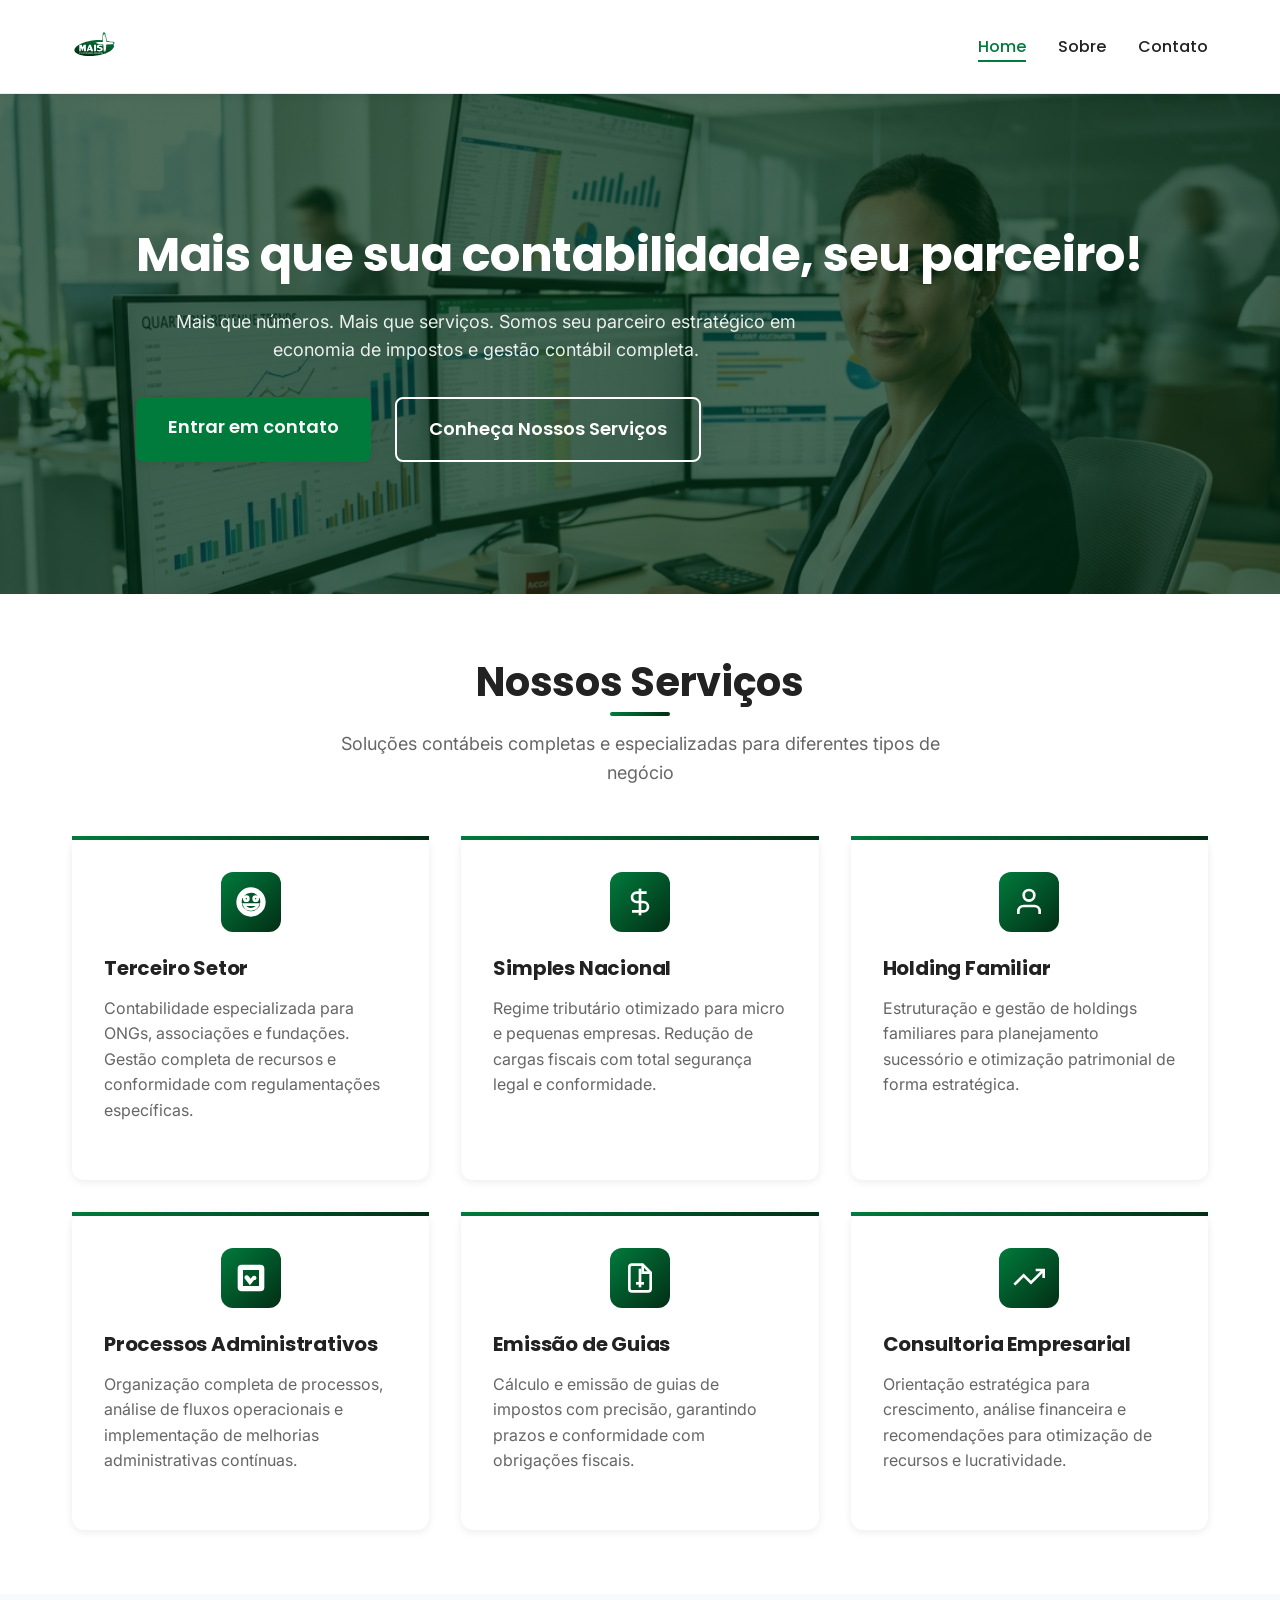
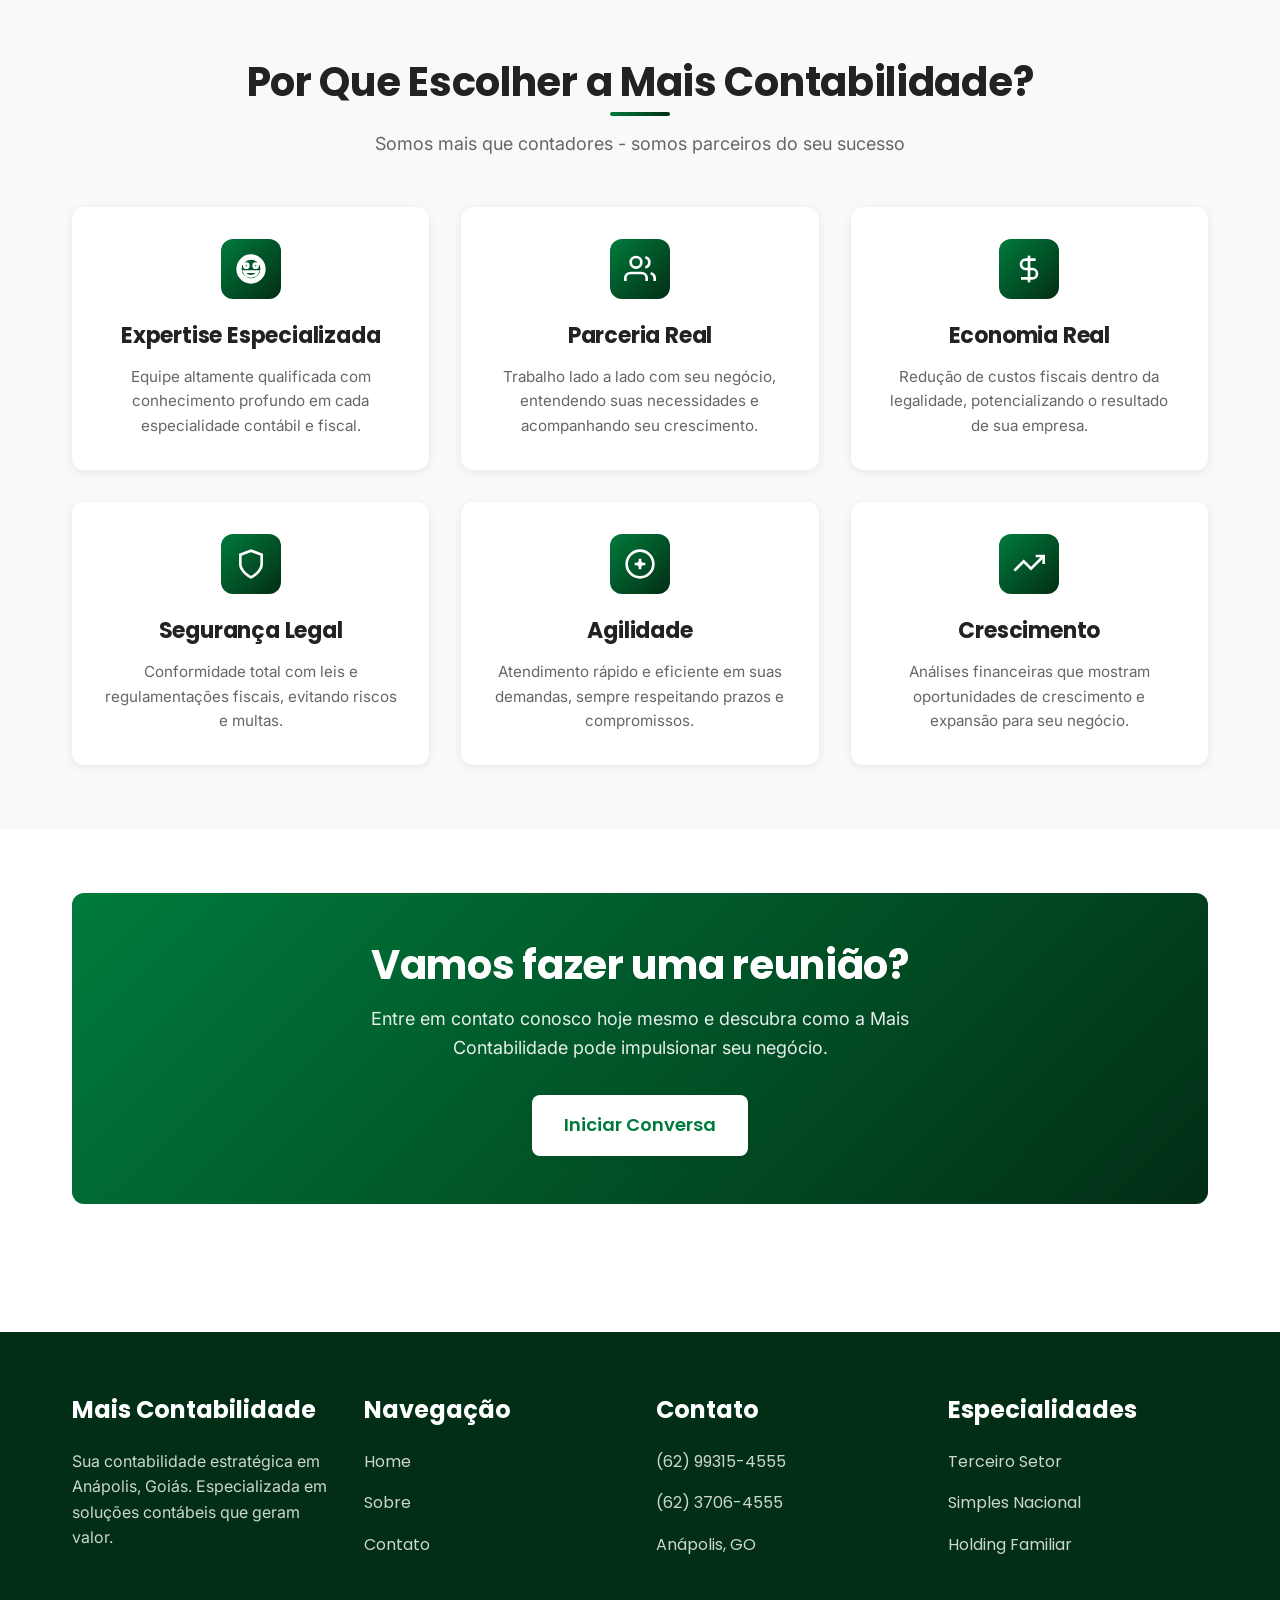
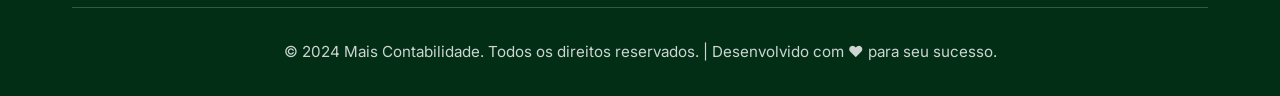
==== commit af0b95be: "add: Ultiams alterações" ====
--- a/index.html
+++ b/index.html
@@ -107,10 +107,10 @@
     <div class="container">
       <div class="hero-content-single">
         <div class="hero-texto">
-          <h1>Sua Contabilidade, Nosso Compromisso</h1>
-          <p>Mais que números. Mais que serviços. Somos seu parceiro estratégico em economia de impostos e gestão contábil completa, dentro da legalidade.</p>
+          <h1>Mais que sua contabilidade, seu parceiro!</h1>
+          <p>Mais que números. Mais que serviços. Somos seu parceiro estratégico em economia de impostos e gestão contábil completa.</p>
           <div class="hero-botoes">
-            <a href="/contato/" class="btn btn-primario btn-lg">Solicitar Orçamento</a>
+            <a href="/contato/" class="btn btn-primario btn-lg">Entrar em contato</a>
             <a href="#servicos" class="btn btn-secundario btn-hero-secundario btn-lg">Conheça Nossos Serviços</a>
           </div>
         </div>
@@ -285,7 +285,7 @@
   <section class="secao">
     <div class="container">
       <div style="background: linear-gradient(135deg, #007B3C, #022E15); color: white; padding: 3rem; border-radius: 12px; text-align: center;">
-        <h2 style="color: white; margin-bottom: 1rem;">Pronto para Transformar Sua Contabilidade?</h2>
+        <h2 style="color: white; margin-bottom: 1rem;">Vamos fazer uma reunião?</h2>
         <p style="color: rgba(255, 255, 255, 0.9); font-size: 1.125rem; margin-bottom: 2rem; max-width: 600px; margin-left: auto; margin-right: auto;">
           Entre em contato conosco hoje mesmo e descubra como a Mais Contabilidade pode impulsionar seu negócio.
         </p>
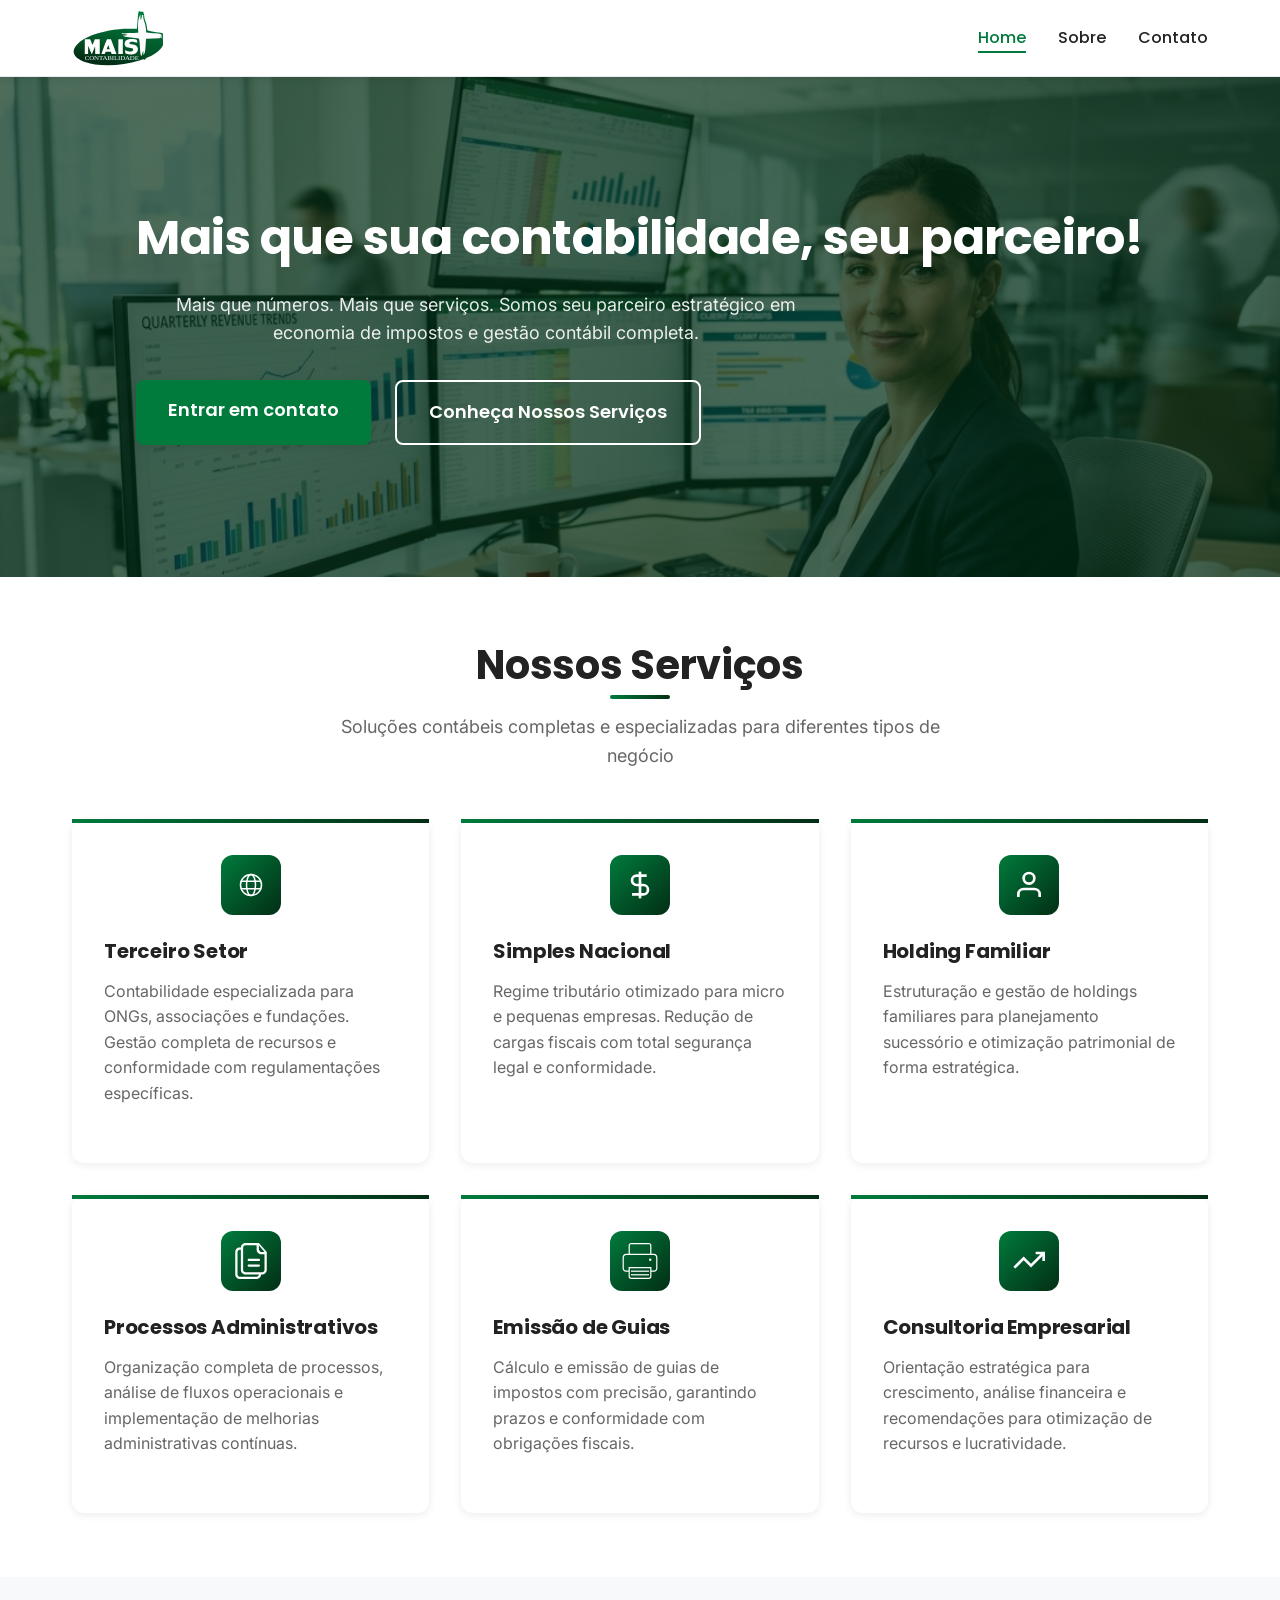
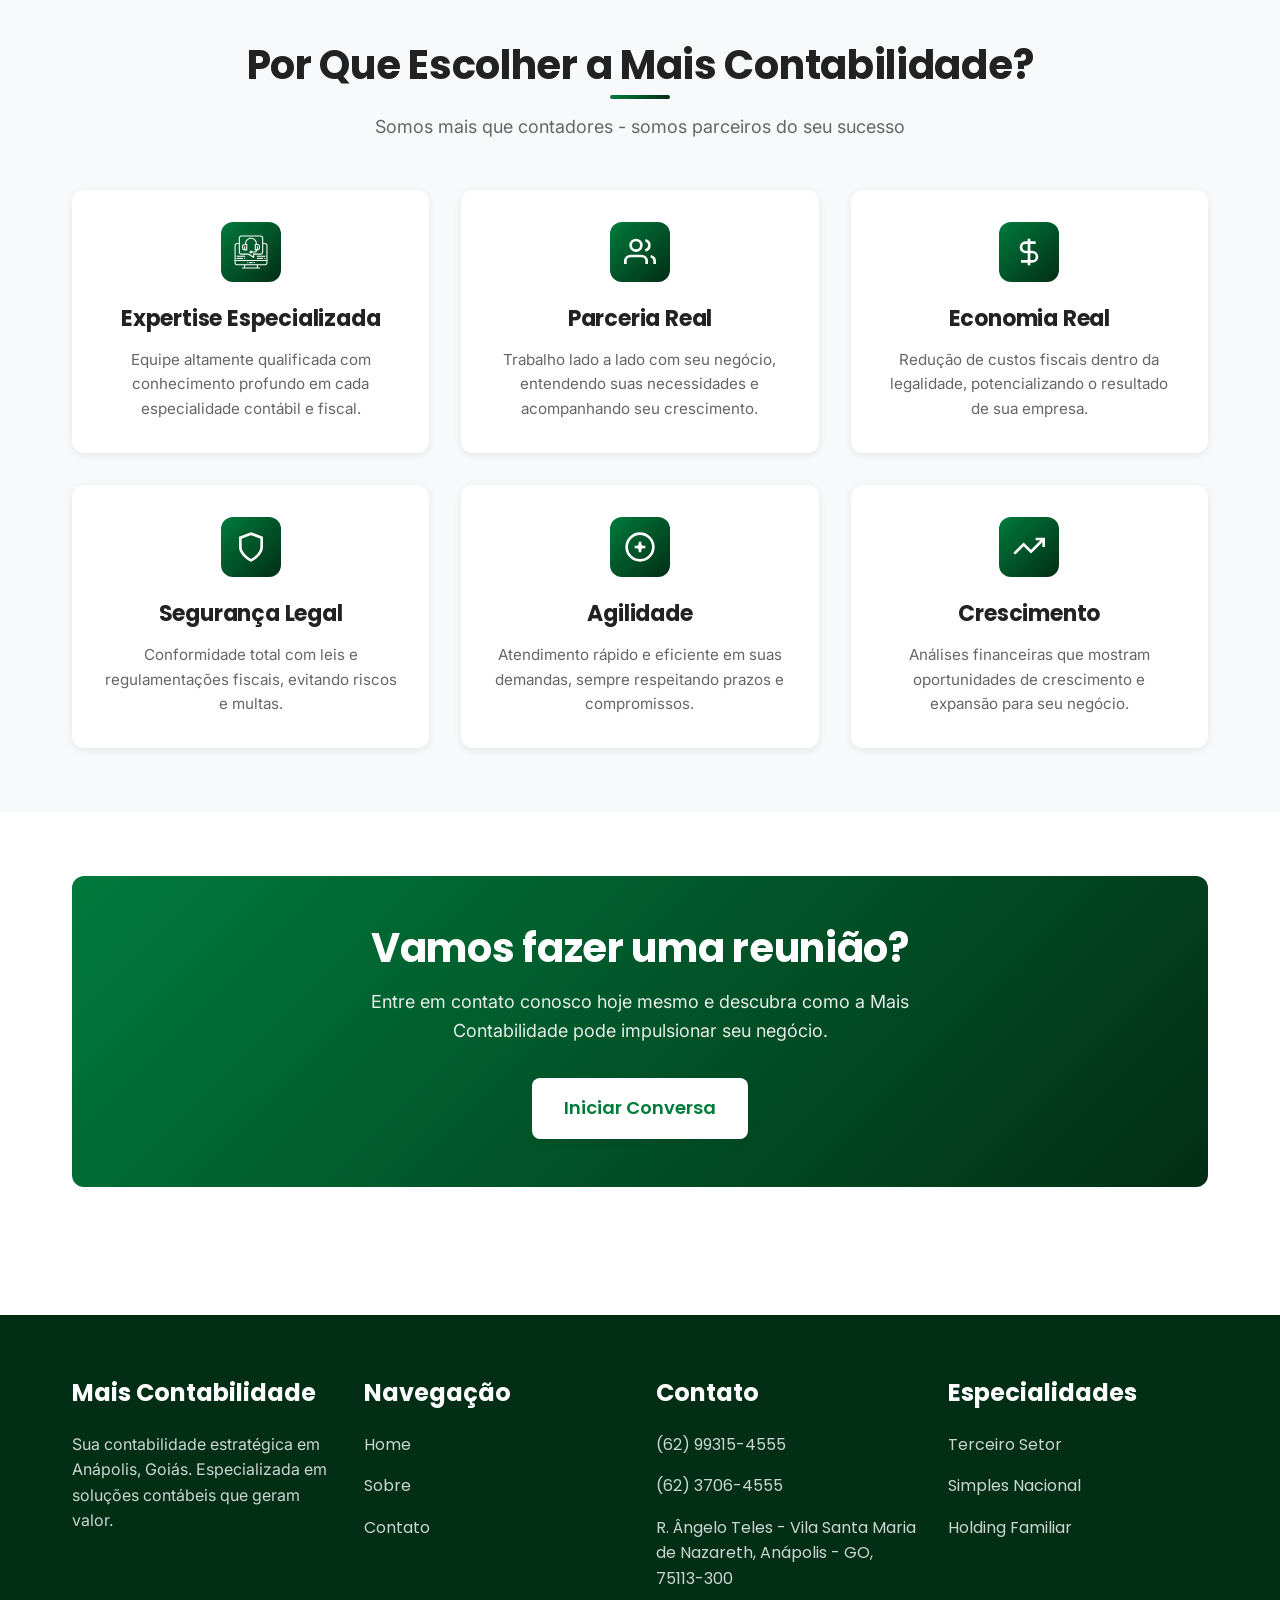
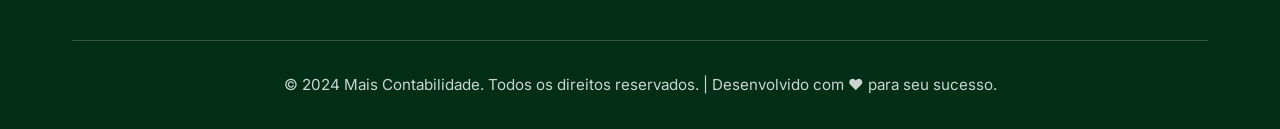
==== commit 26e7acc4: "add: Ajustes de layout, logo, ícones e hover dos botões - Logo do header trocada para Maiscontabilid" ====
--- a/index.html
+++ b/index.html
@@ -81,7 +81,7 @@
     <div class="container">
       <div class="header-container">
         <div class="logo">
-          <img src="assets/images/MAISCONTABILIDADELOGO.svg" alt="Logo Mais Contabilidade" title="Mais Contabilidade">
+          <img src="assets/images/Maiscontabilidadesemfundo.svg" alt="Logo Mais Contabilidade" title="Mais Contabilidade">
         </div>
         
         <nav>
@@ -130,9 +130,7 @@
         <!-- Terceiro Setor -->
         <div class="servico-card">
           <div class="servico-icon">
-            <svg viewBox="0 0 24 24" fill="none" stroke="currentColor" stroke-width="2">
-              <path d="M12 2C6.48 2 2 6.48 2 12s4.48 10 10 10 10-4.48 10-10S17.52 2 12 2zm0 18c-4.41 0-8-3.59-8-8s3.59-8 8-8 8 3.59 8 8-3.59 8-8 8zm3.5-9c.83 0 1.5-.67 1.5-1.5S16.33 8 15.5 8 14 8.67 14 9.5s.67 1.5 1.5 1.5zm-7 0c.83 0 1.5-.67 1.5-1.5S9.33 8 8.5 8 7 8.67 7 9.5 7.67 11 8.5 11zm3.5 6.5c2.33 0 4.31-1.46 5.11-3.5H6.89c.8 2.04 2.78 3.5 5.11 3.5z"/>
-            </svg>
+            <img src="assets/images/globe_connection_network_online_communication_internet_website_world_wide_web_icon_195716.svg" alt="Ícone Terceiro Setor" class="servico-icon-img">
           </div>
           <h3>Terceiro Setor</h3>
           <p>Contabilidade especializada para ONGs, associações e fundações. Gestão completa de recursos e conformidade com regulamentações específicas.</p>
@@ -165,9 +163,7 @@
         <!-- Processos Administrativos -->
         <div class="servico-card">
           <div class="servico-icon">
-            <svg viewBox="0 0 24 24" fill="none" stroke="currentColor" stroke-width="2">
-              <path d="M19 3H5c-1.1 0-2 .9-2 2v14c0 1.1.9 2 2 2h14c1.1 0 2-.9 2-2V5c0-1.1-.9-2-2-2zm0 16H5V5h14v14zm-5.04-6.71l-2.75 3.54-2.96-3.83c-.37-.48-.09-1.02.5-1.02.32 0 .62.15.77.39l2.15 2.77 1.96-2.36c.15-.24.45-.39.77-.39.59 0 .87.54.5 1.02z"></path>
-            </svg>
+            <img src="assets/images/copy-two-paper-sheets-interface-symbol_icon-icons.com_73283.svg" alt="Ícone Processos Administrativos" class="servico-icon-img">
           </div>
           <h3>Processos Administrativos</h3>
           <p>Organização completa de processos, análise de fluxos operacionais e implementação de melhorias administrativas contínuas.</p>
@@ -176,12 +172,7 @@
         <!-- Emissão de Guias -->
         <div class="servico-card">
           <div class="servico-icon">
-            <svg viewBox="0 0 24 24" fill="none" stroke="currentColor" stroke-width="2">
-              <path d="M14 2H6a2 2 0 0 0-2 2v16a2 2 0 0 0 2 2h12a2 2 0 0 0 2-2V8z"></path>
-              <polyline points="14 2 14 8 20 8"></polyline>
-              <line x1="12" y1="19" x2="12" y2="5"></line>
-              <line x1="9" y1="16" x2="15" y2="16"></line>
-            </svg>
+            <img src="assets/images/print-printer-tool-with-printed-paper-outlined-symbol_icon-icons.com_57772.svg" alt="Ícone Emissão de Guias" class="servico-icon-img">
           </div>
           <h3>Emissão de Guias</h3>
           <p>Cálculo e emissão de guias de impostos com precisão, garantindo prazos e conformidade com obrigações fiscais.</p>
@@ -213,9 +204,7 @@
       <div class="grid grid-3">
         <div class="card">
           <div class="card-icon">
-            <svg viewBox="0 0 24 24" fill="none" stroke="currentColor" stroke-width="2">
-              <path d="M12 2C6.48 2 2 6.48 2 12s4.48 10 10 10 10-4.48 10-10S17.52 2 12 2zm0 18c-4.41 0-8-3.59-8-8s3.59-8 8-8 8 3.59 8 8-3.59 8-8 8zm3.5-9c.83 0 1.5-.67 1.5-1.5S16.33 8 15.5 8 14 8.67 14 9.5s.67 1.5 1.5 1.5zm-7 0c.83 0 1.5-.67 1.5-1.5S9.33 8 8.5 8 7 8.67 7 9.5 7.67 11 8.5 11zm3.5 6.5c2.33 0 4.31-1.46 5.11-3.5H6.89c.8 2.04 2.78 3.5 5.11 3.5z"/>
-            </svg>
+            <img src="assets/images/3709737-call-centre-online-service-support_108089.svg" alt="Ícone Expertise Especializada" class="card-icon-img">
           </div>
           <h3>Expertise Especializada</h3>
           <p>Equipe altamente qualificada com conhecimento profundo em cada especialidade contábil e fiscal.</p>
@@ -317,7 +306,7 @@
           <ul>
             <li><a href="tel:+5562993154555" title="Chamar no WhatsApp">(62) 99315-4555</a></li>
             <li><a href="tel:+5562370645555" title="Chamar fixo">(62) 3706-4555</a></li>
-            <li><a href="https://www.google.com/maps/place/Mais+Contabilidade/@-16.327248,-48.9444915" target="_blank" rel="noopener noreferrer" title="Ver no Google Maps">Anápolis, GO</a></li>
+            <li><a href="https://www.google.com/maps/place/Mais+Contabilidade/@-16.327248,-48.9444915" target="_blank" rel="noopener noreferrer" title="Ver no Google Maps">R. Ângelo Teles - Vila Santa Maria de Nazareth, Anápolis - GO, 75113-300</a></li>
           </ul>
         </div>
 
--- a/css/style.css
+++ b/css/style.css
@@ -188,8 +188,9 @@
 }
 
 .btn-primario:hover {
-  background-color: var(--cor-verde-escuro);
-  box-shadow: var(--sombra-media);
+  background-color: var(--cor-verde-claro);
+  color: var(--cor-branco);
+  box-shadow: var(--sombra-media), inset 0 0 0 999px rgba(0, 0, 0, 0.18);
   transform: translateY(-2px);
   text-decoration: none;
 }
@@ -201,14 +202,27 @@
 }
 
 .btn-secundario:hover {
-  background-color: var(--cor-verde-claro);
-  color: var(--cor-branco);
+  background-color: transparent;
+  color: var(--cor-verde-claro);
+  border-color: var(--cor-verde-claro);
+  box-shadow: inset 0 0 0 999px rgba(0, 0, 0, 0.10);
+  transform: translateY(-2px);
   text-decoration: none;
 }
 
 .btn-lg {
   padding: 1rem 2rem;
   font-size: 1.125rem;
+}
+
+/* Ícone dentro de botões (ex.: WhatsApp) — fica branco e alinhado ao texto */
+.btn-icon {
+  display: inline-block;
+  width: 1.25em;
+  height: 1.25em;
+  vertical-align: -0.25em;
+  margin-right: 0.5em;
+  filter: brightness(0) invert(1);
 }
 
 .btn-block {
@@ -255,6 +269,14 @@
   fill: none;
 }
 
+.card-icon-img {
+  width: 34px;
+  height: 34px;
+  object-fit: contain;
+  /* Deixa os ícones SVG (originalmente pretos) brancos sobre o fundo verde */
+  filter: brightness(0) invert(1);
+}
+
 .card h3 {
   margin-bottom: var(--espacamento-sm);
   font-size: 1.375rem;
@@ -303,7 +325,7 @@
   display: flex;
   justify-content: space-between;
   align-items: center;
-  padding: var(--espacamento-md) 0;
+  padding: var(--espacamento-xs) 0;
 }
 
 .logo {
@@ -316,8 +338,9 @@
 }
 
 .logo img {
-  height: 45px;
+  height: 60px;
   width: auto;
+  display: block;
 }
 
 nav ul {
@@ -477,8 +500,10 @@
 }
 
 .btn-hero-secundario:hover {
-  background-color: var(--cor-branco);
-  color: var(--cor-verde-claro);
+  background-color: transparent;
+  color: var(--cor-branco);
+  border-color: var(--cor-branco);
+  box-shadow: inset 0 0 0 999px rgba(0, 0, 0, 0.18);
   text-decoration: none;
 }
 
@@ -537,6 +562,14 @@
   stroke-width: 2;
 }
 
+.servico-icon-img {
+  width: 36px;
+  height: 36px;
+  object-fit: contain;
+  /* Deixa os ícones SVG (originalmente pretos) brancos sobre o fundo verde */
+  filter: brightness(0) invert(1);
+}
+
 .servico-card h3 {
   margin-bottom: var(--espacamento-sm);
   font-size: 1.25rem;
--- a/css/responsive.css
+++ b/css/responsive.css
@@ -63,10 +63,11 @@
   /* Header */
   header .header-container {
     padding: var(--espacamento-md) 0;
+    min-height: 0;
   }
 
   .logo img {
-    height: 40px;
+    height: 56px;
   }
 
   nav {
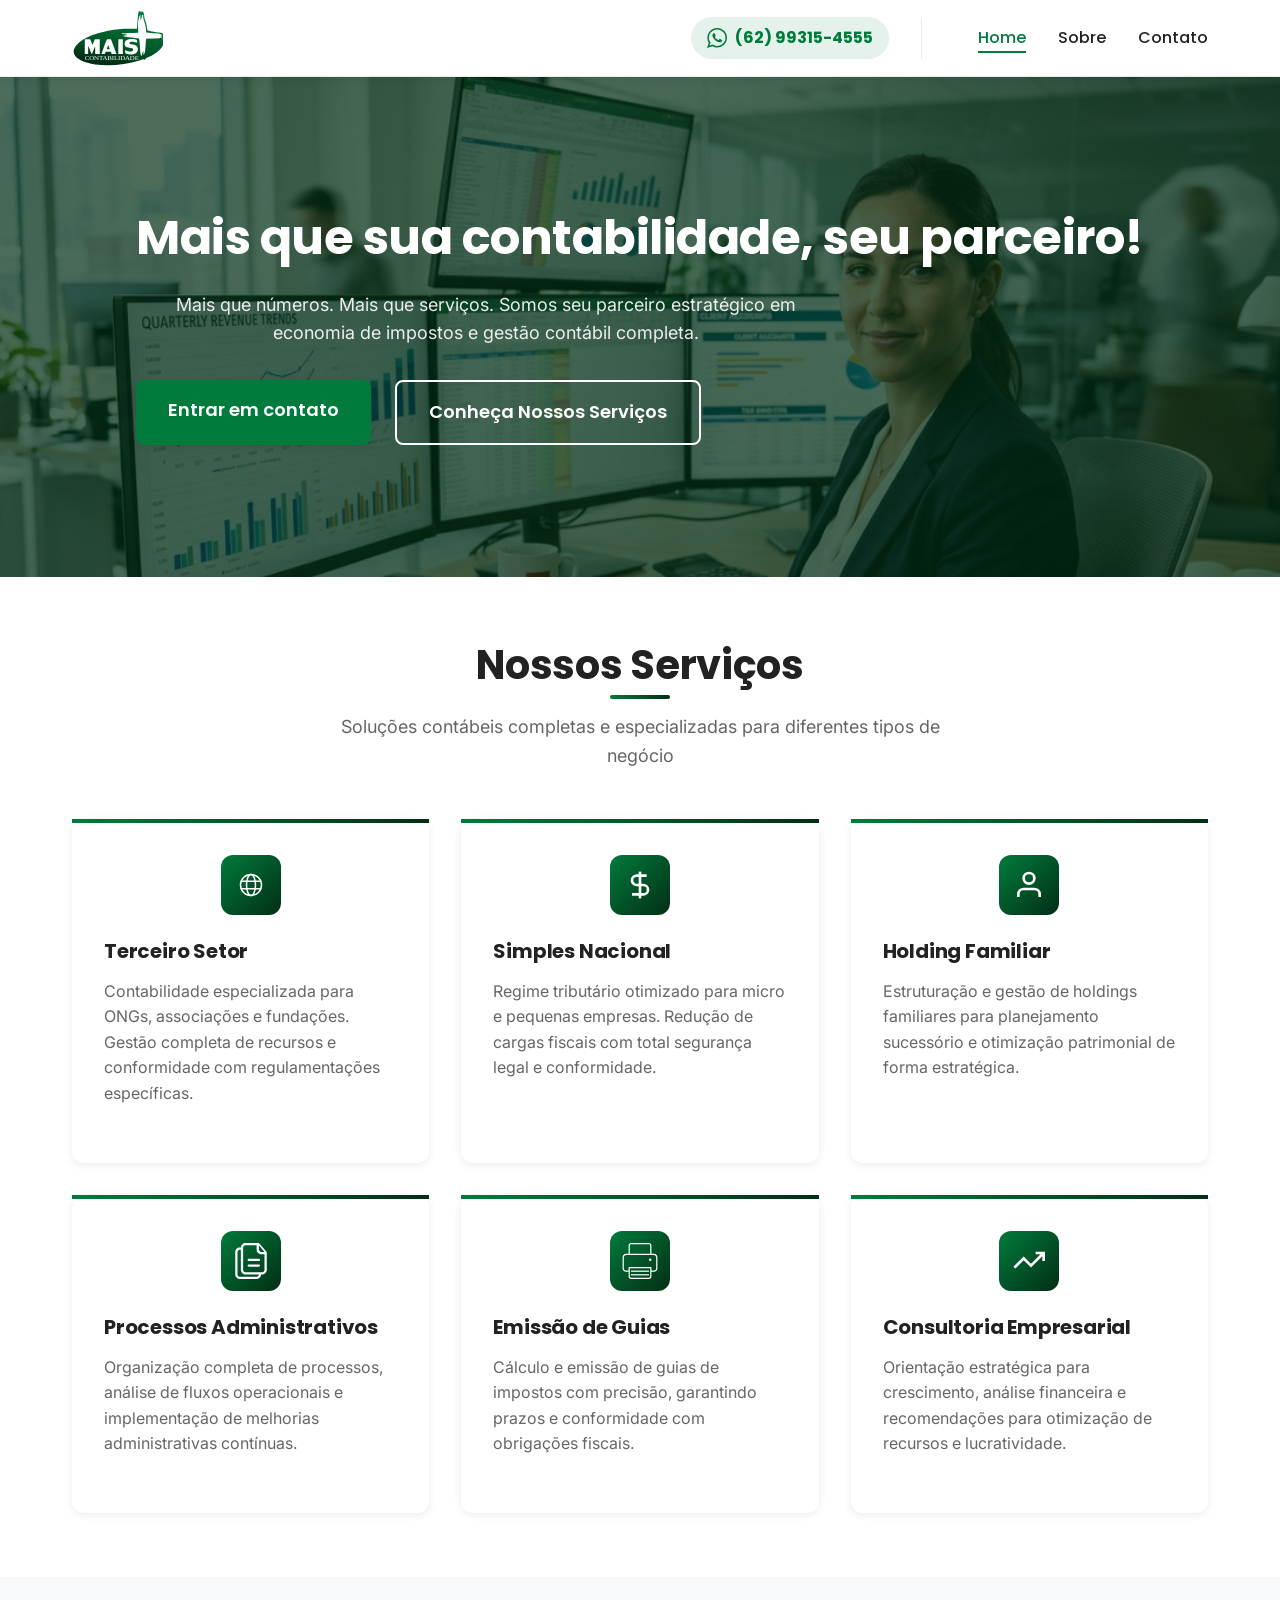
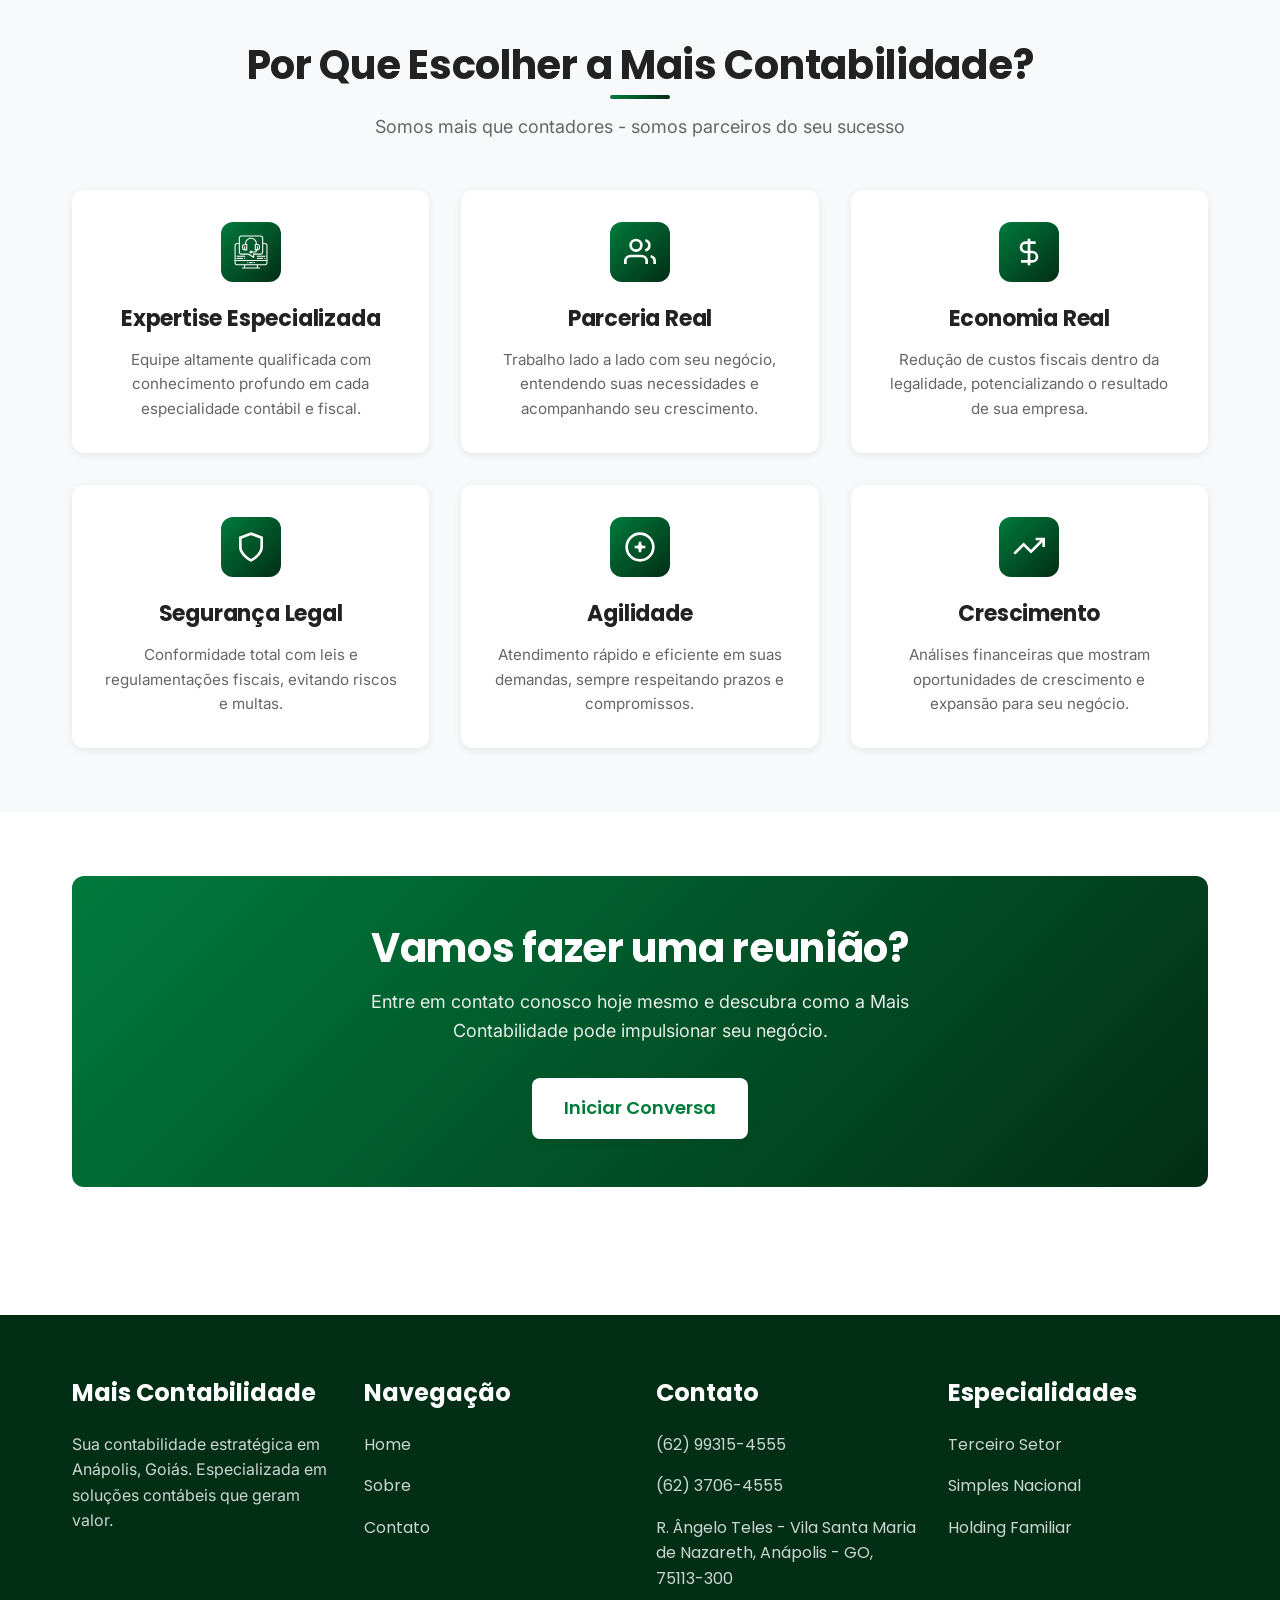
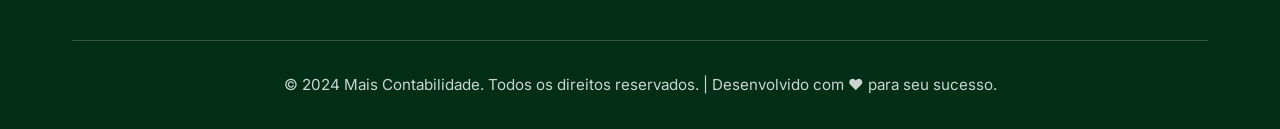
==== commit cbfd5754: "add: Numero de telefone e mapa interativo" ====
--- a/index.html
+++ b/index.html
@@ -86,6 +86,7 @@
         
         <nav>
           <ul>
+            <li class="nav-whatsapp"><a href="https://wa.me/5562993154555?text=Ol%C3%A1!%20Gostaria%20de%20conversar%20com%20a%20Mais%20Contabilidade." target="_blank" rel="noopener noreferrer" title="Falar no WhatsApp"><span class="whatsapp-icon" aria-hidden="true"></span>(62) 99315-4555</a></li>
             <li><a href="/" title="Ir para página inicial">Home</a></li>
             <li><a href="/sobre/" title="Conhecer nossa história">Sobre</a></li>
             <li><a href="/contato/" title="Entrar em contato conosco">Contato</a></li>
--- a/css/style.css
+++ b/css/style.css
@@ -385,6 +385,49 @@
   width: 100%;
 }
 
+/* WhatsApp em destaque no menu (à esquerda do Home) */
+.nav-whatsapp {
+  margin-right: var(--espacamento-md);
+  padding-right: var(--espacamento-lg);
+  border-right: 1px solid var(--cor-cinza-medio);
+}
+
+.nav-whatsapp a {
+  display: inline-flex;
+  align-items: center;
+  gap: var(--espacamento-xs);
+  background-color: rgba(0, 123, 60, 0.1);
+  color: var(--cor-verde-claro);
+  font-weight: 700;
+  padding: 0.5rem 1rem;
+  border-radius: 999px;
+}
+
+.nav-whatsapp a::after {
+  display: none;
+}
+
+.nav-whatsapp a:hover {
+  background-color: var(--cor-verde-claro);
+  color: var(--cor-branco);
+  text-decoration: none;
+  transform: translateY(-2px);
+  box-shadow: var(--sombra-leve);
+}
+
+.whatsapp-icon {
+  width: 20px;
+  height: 20px;
+  flex-shrink: 0;
+  background-color: var(--cor-verde-claro);
+  -webkit-mask: url('../assets/images/whatsapp-logo_icon-icons.com_57054.svg') center / contain no-repeat;
+  mask: url('../assets/images/whatsapp-logo_icon-icons.com_57054.svg') center / contain no-repeat;
+}
+
+.nav-whatsapp a:hover .whatsapp-icon {
+  background-color: var(--cor-branco);
+}
+
 /* Menu Mobile */
 .menu-toggle {
   display: none;
--- a/css/responsive.css
+++ b/css/responsive.css
@@ -106,6 +106,17 @@
     color: var(--cor-verde-claro);
   }
 
+  /* WhatsApp em destaque: separador embaixo no menu mobile */
+  .nav-whatsapp {
+    margin-right: 0;
+    margin-bottom: var(--espacamento-sm);
+    padding-right: 0;
+    padding-bottom: var(--espacamento-md);
+    border-right: none;
+    border-bottom: 1px solid var(--cor-cinza-medio);
+    width: 100%;
+  }
+
   /* Hero */
   .hero {
     padding: var(--espacamento-lg) 0;
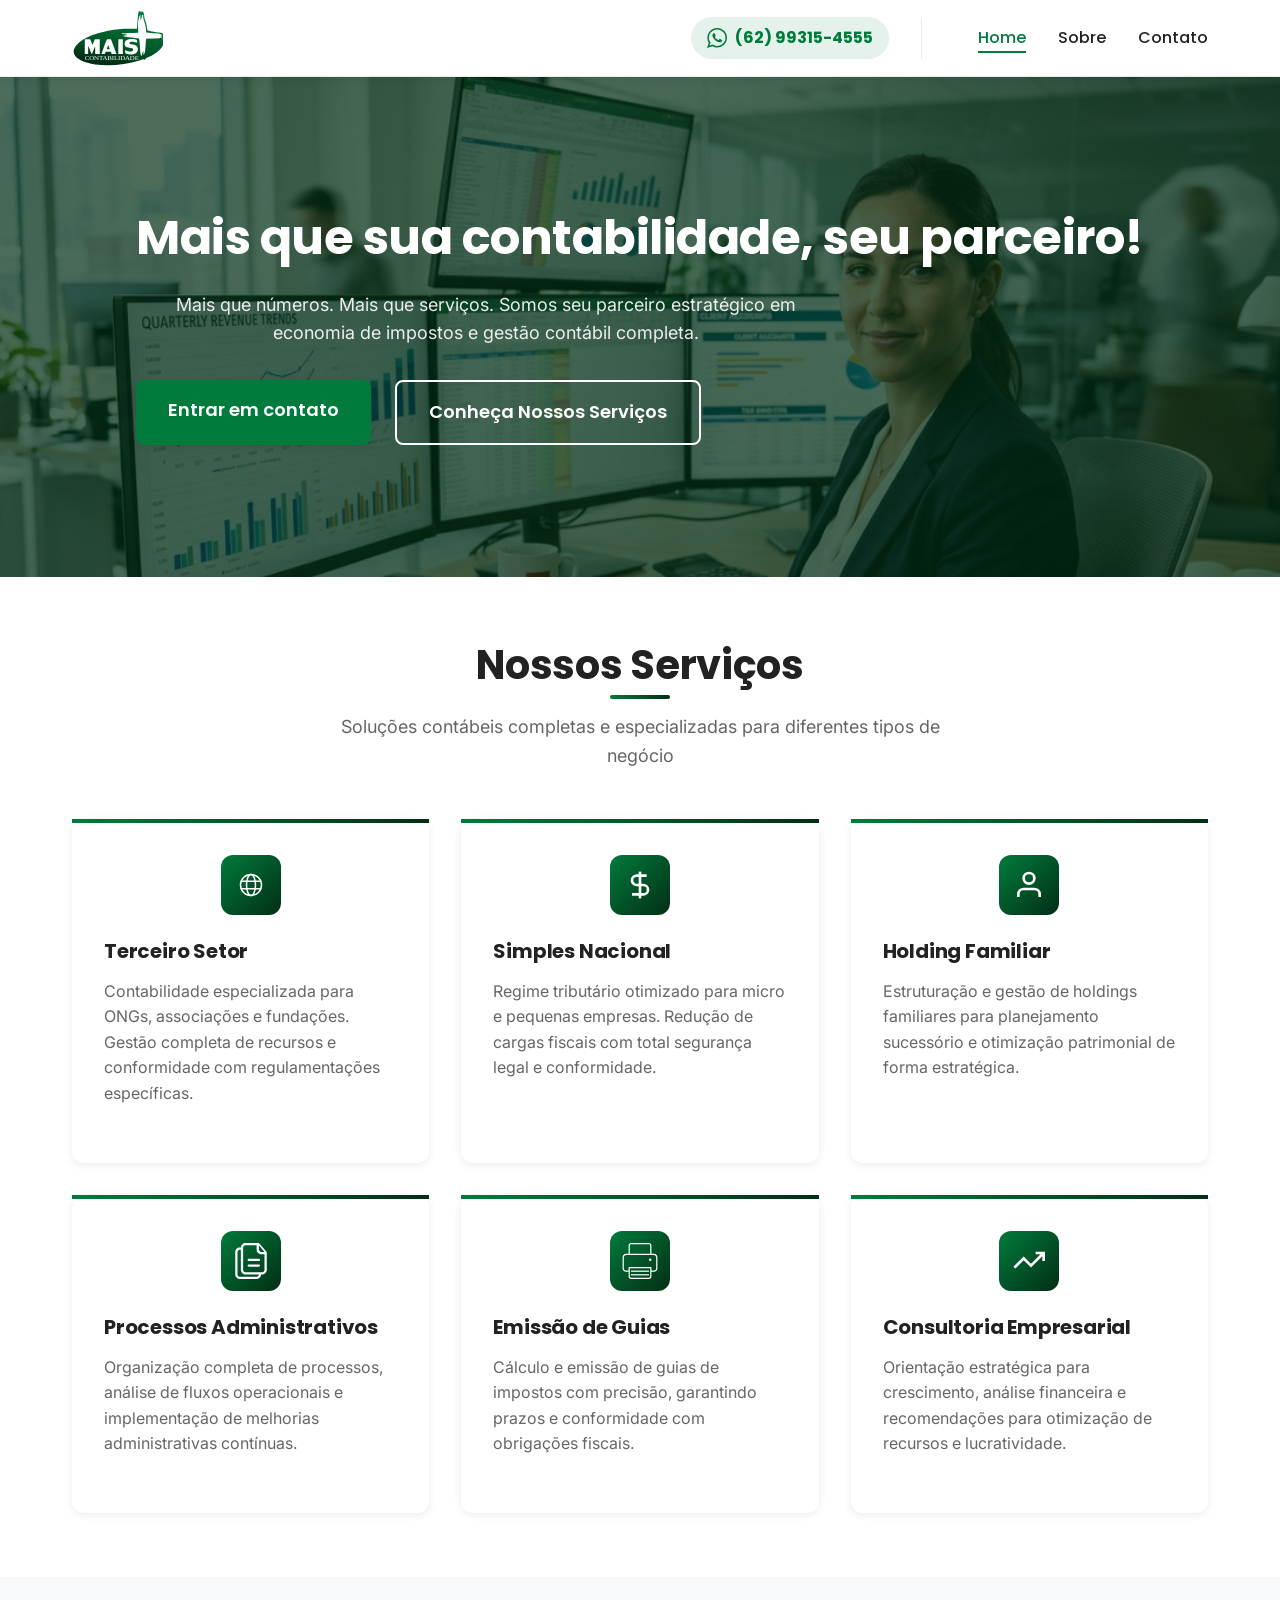
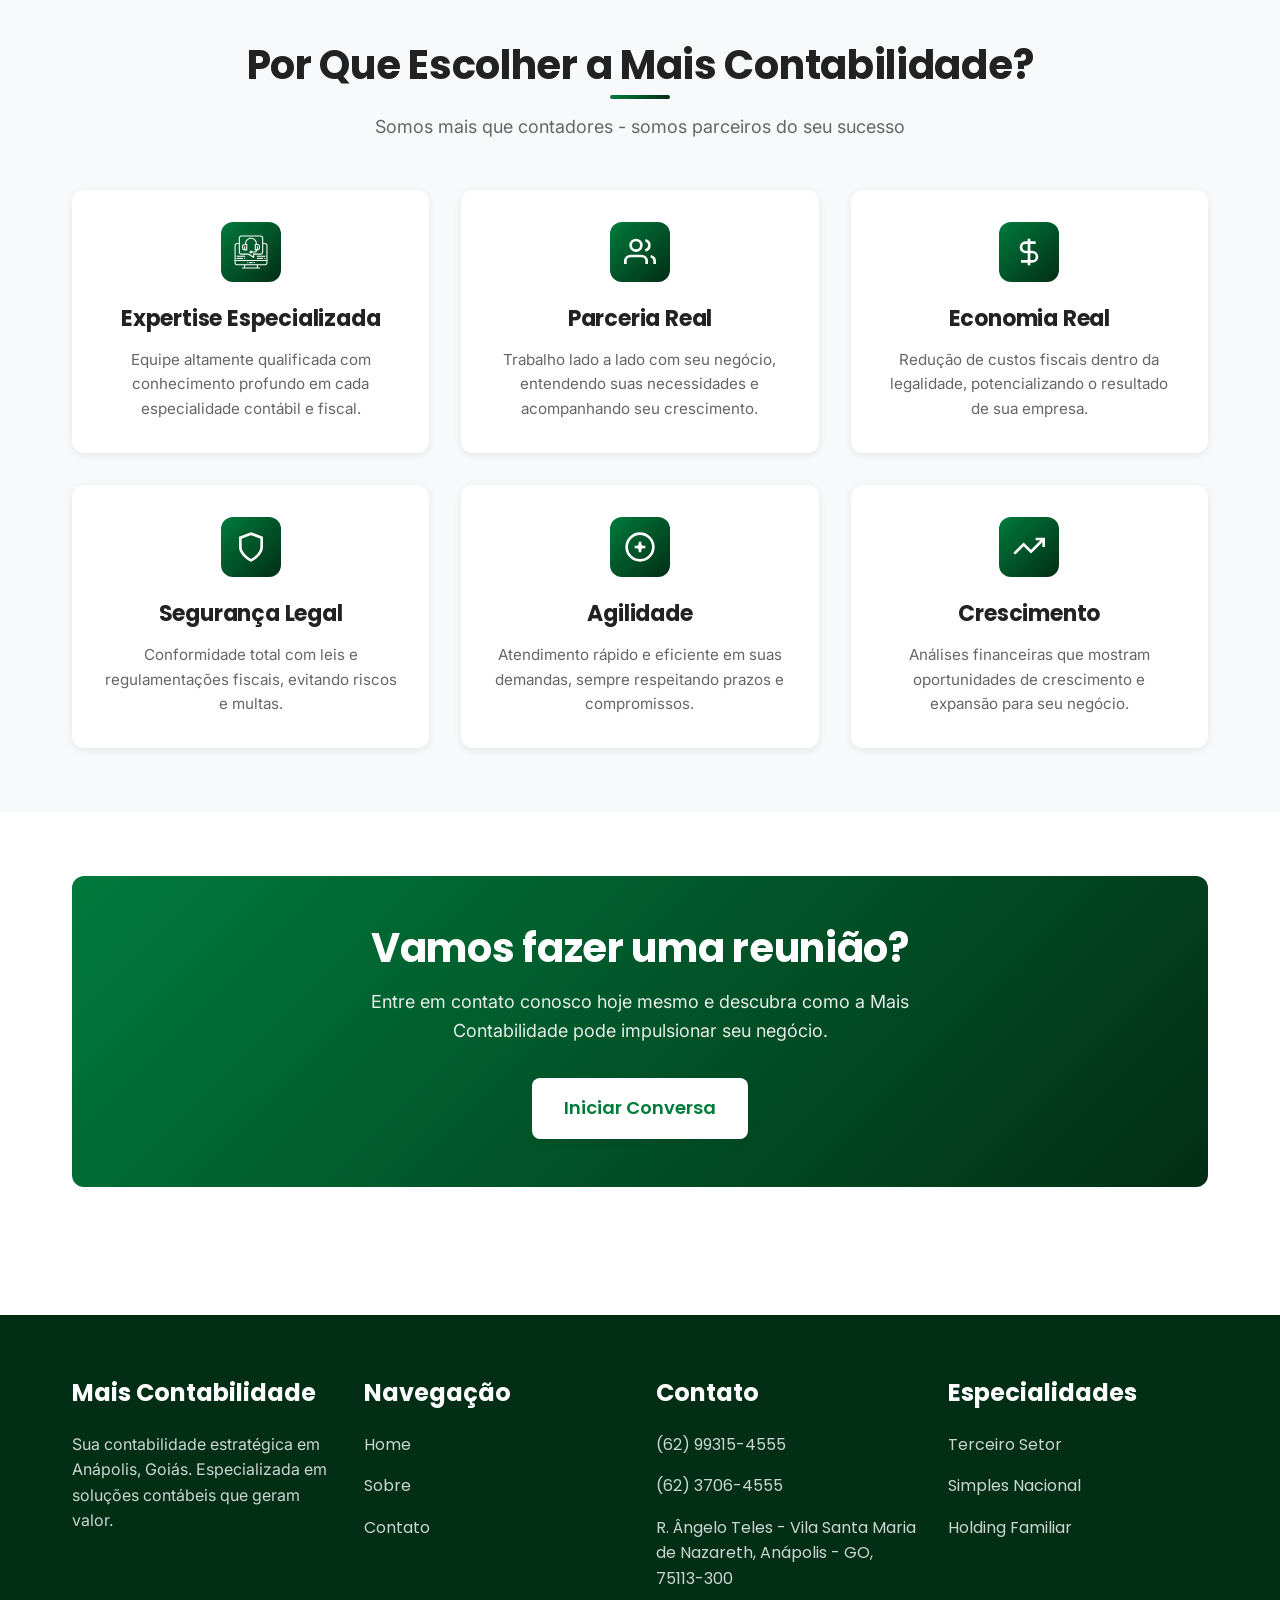
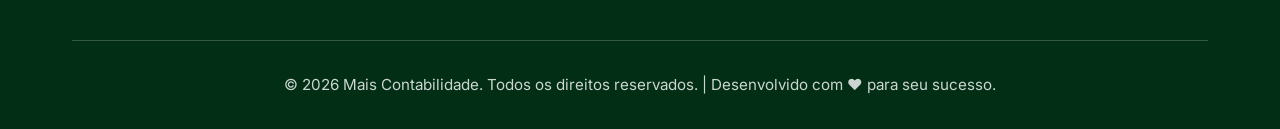
==== commit 4c19753b: "ajustes finais" ====
--- a/index.html
+++ b/index.html
@@ -19,14 +19,14 @@
   <meta property="og:url" content="https://www.maiscontabilidade.com.br/">
   <meta property="og:title" content="Mais Contabilidade | Contabilidade em Anápolis - GO">
   <meta property="og:description" content="Parceiro contábil especializado em Terceiro Setor, Simples Nacional, Holding Familiar. Soluções contábeis completas para seu negócio.">
-  <meta property="og:image" content="https://www.maiscontabilidade.com.br/assets/images/MAISCONTABILIDADELOGO.svg">
+  <meta property="og:image" content="https://www.maiscontabilidade.com.br/assets/images/MOCANAFRENTEDOPC.png">
   <meta property="og:locale" content="pt_BR">
   
   <!-- Twitter Card -->
   <meta name="twitter:card" content="summary_large_image">
   <meta name="twitter:title" content="Mais Contabilidade | Contabilidade em Anápolis - GO">
   <meta name="twitter:description" content="Contabilidade especializada. Parceiro confiável para economia de impostos e gestão contábil.">
-  <meta name="twitter:image" content="https://www.maiscontabilidade.com.br/assets/images/MAISCONTABILIDADELOGO.svg">
+  <meta name="twitter:image" content="https://www.maiscontabilidade.com.br/assets/images/MOCANAFRENTEDOPC.png">
   
   <!-- Schema.org - Dados Estruturados -->
   <script type="application/ld+json">
@@ -38,10 +38,10 @@
     "description": "Contabilidade especializada em Terceiro Setor, Simples Nacional, Holding Familiar e Processos Administrativos",
     "address": {
       "@type": "PostalAddress",
-      "streetAddress": "Rua Ângelo Teles Esq. Rua Mestro Simão",
+      "streetAddress": "Rua Ângelo Teles Esq. Rua Mestre Simão",
       "addressLocality": "Anápolis",
       "addressRegion": "GO",
-      "postalCode": "75000-000",
+      "postalCode": "75113-300",
       "addressCountry": "BR"
     },
     "telephone": ["+55 62 99315-4555", "+55 62 3706-4555"],
@@ -62,6 +62,8 @@
   <!-- Favicon -->
   <link rel="icon" type="image/svg+xml" href="assets/images/MAISCONTABILIDADELOGO.svg">
   <link rel="apple-touch-icon" href="assets/images/MAISCONTABILIDADELOGO.svg">
+  <link rel="manifest" href="/manifest.json">
+  <meta name="theme-color" content="#007B3C">
   
   <!-- Fonts -->
   <link rel="preconnect" href="https://fonts.googleapis.com">
@@ -85,22 +87,24 @@
         </div>
         
         <nav>
-          <ul>
+          <ul id="menu-principal">
             <li class="nav-whatsapp"><a href="https://wa.me/5562993154555?text=Ol%C3%A1!%20Gostaria%20de%20conversar%20com%20a%20Mais%20Contabilidade." target="_blank" rel="noopener noreferrer" title="Falar no WhatsApp"><span class="whatsapp-icon" aria-hidden="true"></span>(62) 99315-4555</a></li>
             <li><a href="/" title="Ir para página inicial">Home</a></li>
-            <li><a href="/sobre/" title="Conhecer nossa história">Sobre</a></li>
-            <li><a href="/contato/" title="Entrar em contato conosco">Contato</a></li>
+            <li><a href="/sobre.html" title="Conhecer nossa história">Sobre</a></li>
+            <li><a href="/contato.html" title="Entrar em contato conosco">Contato</a></li>
           </ul>
         </nav>
         
-        <div class="menu-toggle" aria-label="Abrir menu">
+        <button class="menu-toggle" type="button" aria-label="Abrir menu" aria-expanded="false" aria-controls="menu-principal">
           <span></span>
           <span></span>
           <span></span>
-        </div>
+        </button>
       </div>
     </div>
   </header>
+
+  <main id="conteudo">
 
   <!-- HERO SECTION -->
   <section class="hero hero-background" style="background-image: url('assets/images/MOCANAFRENTEDOPC.png');">
@@ -111,7 +115,7 @@
           <h1>Mais que sua contabilidade, seu parceiro!</h1>
           <p>Mais que números. Mais que serviços. Somos seu parceiro estratégico em economia de impostos e gestão contábil completa.</p>
           <div class="hero-botoes">
-            <a href="/contato/" class="btn btn-primario btn-lg">Entrar em contato</a>
+            <a href="/contato.html" class="btn btn-primario btn-lg">Entrar em contato</a>
             <a href="#servicos" class="btn btn-secundario btn-hero-secundario btn-lg">Conheça Nossos Serviços</a>
           </div>
         </div>
@@ -140,7 +144,7 @@
         <!-- Simples Nacional -->
         <div class="servico-card">
           <div class="servico-icon">
-            <svg viewBox="0 0 24 24" fill="none" stroke="currentColor" stroke-width="2">
+            <svg viewBox="0 0 24 24" fill="none" stroke="currentColor" stroke-width="2" aria-hidden="true">
               <line x1="12" y1="2" x2="12" y2="22"></line>
               <path d="M17 5H9.5a3.5 3.5 0 0 0 0 7h5a3.5 3.5 0 0 1 0 7H6"></path>
             </svg>
@@ -152,7 +156,7 @@
         <!-- Holding Familiar -->
         <div class="servico-card">
           <div class="servico-icon">
-            <svg viewBox="0 0 24 24" fill="none" stroke="currentColor" stroke-width="2">
+            <svg viewBox="0 0 24 24" fill="none" stroke="currentColor" stroke-width="2" aria-hidden="true">
               <path d="M20 21v-2a4 4 0 0 0-4-4H8a4 4 0 0 0-4 4v2"></path>
               <circle cx="12" cy="7" r="4"></circle>
             </svg>
@@ -182,7 +186,7 @@
         <!-- Consultoria Empresarial -->
         <div class="servico-card">
           <div class="servico-icon">
-            <svg viewBox="0 0 24 24" fill="none" stroke="currentColor" stroke-width="2">
+            <svg viewBox="0 0 24 24" fill="none" stroke="currentColor" stroke-width="2" aria-hidden="true">
               <polyline points="23 6 13.5 15.5 8 10 1 17"></polyline>
               <polyline points="17 6 23 6 23 12"></polyline>
             </svg>
@@ -213,7 +217,7 @@
 
         <div class="card">
           <div class="card-icon">
-            <svg viewBox="0 0 24 24" fill="none" stroke="currentColor" stroke-width="2">
+            <svg viewBox="0 0 24 24" fill="none" stroke="currentColor" stroke-width="2" aria-hidden="true">
               <path d="M17 21v-2a4 4 0 0 0-4-4H5a4 4 0 0 0-4 4v2"></path>
               <circle cx="9" cy="7" r="4"></circle>
               <path d="M23 21v-2a4 4 0 0 0-3-3.87"></path>
@@ -226,7 +230,7 @@
 
         <div class="card">
           <div class="card-icon">
-            <svg viewBox="0 0 24 24" fill="none" stroke="currentColor" stroke-width="2">
+            <svg viewBox="0 0 24 24" fill="none" stroke="currentColor" stroke-width="2" aria-hidden="true">
               <line x1="12" y1="2" x2="12" y2="22"></line>
               <path d="M17 5H9.5a3.5 3.5 0 0 0 0 7h5a3.5 3.5 0 0 1 0 7H6"></path>
             </svg>
@@ -237,7 +241,7 @@
 
         <div class="card">
           <div class="card-icon">
-            <svg viewBox="0 0 24 24" fill="none" stroke="currentColor" stroke-width="2">
+            <svg viewBox="0 0 24 24" fill="none" stroke="currentColor" stroke-width="2" aria-hidden="true">
               <path d="M12 22s8-4 8-10V5l-8-3-8 3v7c0 6 8 10 8 10z"></path>
             </svg>
           </div>
@@ -247,7 +251,7 @@
 
         <div class="card">
           <div class="card-icon">
-            <svg viewBox="0 0 24 24" fill="none" stroke="currentColor" stroke-width="2">
+            <svg viewBox="0 0 24 24" fill="none" stroke="currentColor" stroke-width="2" aria-hidden="true">
               <circle cx="12" cy="12" r="1"></circle>
               <path d="M12 8v8m4-4H8"></path>
               <path d="M12 2C6.48 2 2 6.48 2 12s4.48 10 10 10 10-4.48 10-10S17.52 2 12 2z"></path>
@@ -259,7 +263,7 @@
 
         <div class="card">
           <div class="card-icon">
-            <svg viewBox="0 0 24 24" fill="none" stroke="currentColor" stroke-width="2">
+            <svg viewBox="0 0 24 24" fill="none" stroke="currentColor" stroke-width="2" aria-hidden="true">
               <polyline points="23 6 13.5 15.5 8 10 1 17"></polyline>
               <polyline points="17 6 23 6 23 12"></polyline>
             </svg>
@@ -279,10 +283,12 @@
         <p style="color: rgba(255, 255, 255, 0.9); font-size: 1.125rem; margin-bottom: 2rem; max-width: 600px; margin-left: auto; margin-right: auto;">
           Entre em contato conosco hoje mesmo e descubra como a Mais Contabilidade pode impulsionar seu negócio.
         </p>
-        <a href="/contato/" class="btn btn-primario btn-lg" style="background-color: white; color: #007B3C;">Iniciar Conversa</a>
+        <a href="/contato.html" class="btn btn-primario btn-lg" style="background-color: white; color: #007B3C;">Iniciar Conversa</a>
       </div>
     </div>
   </section>
+
+  </main>
 
   <!-- FOOTER -->
   <footer>
@@ -297,8 +303,8 @@
           <h4>Navegação</h4>
           <ul>
             <li><a href="/" title="Página inicial">Home</a></li>
-            <li><a href="/sobre/" title="Sobre nós">Sobre</a></li>
-            <li><a href="/contato/" title="Contato">Contato</a></li>
+            <li><a href="/sobre.html" title="Sobre nós">Sobre</a></li>
+            <li><a href="/contato.html" title="Contato">Contato</a></li>
           </ul>
         </div>
 
@@ -306,7 +312,7 @@
           <h4>Contato</h4>
           <ul>
             <li><a href="tel:+5562993154555" title="Chamar no WhatsApp">(62) 99315-4555</a></li>
-            <li><a href="tel:+5562370645555" title="Chamar fixo">(62) 3706-4555</a></li>
+            <li><a href="tel:+556237064555" title="Chamar fixo">(62) 3706-4555</a></li>
             <li><a href="https://www.google.com/maps/place/Mais+Contabilidade/@-16.327248,-48.9444915" target="_blank" rel="noopener noreferrer" title="Ver no Google Maps">R. Ângelo Teles - Vila Santa Maria de Nazareth, Anápolis - GO, 75113-300</a></li>
           </ul>
         </div>
@@ -322,7 +328,7 @@
       </div>
 
       <div class="footer-bottom">
-        <p>&copy; 2024 Mais Contabilidade. Todos os direitos reservados. | Desenvolvido com ♥ para seu sucesso.</p>
+        <p>&copy; 2026 Mais Contabilidade. Todos os direitos reservados. | Desenvolvido com ♥ para seu sucesso.</p>
       </div>
     </div>
   </footer>
--- a/css/style.css
+++ b/css/style.css
@@ -44,6 +44,26 @@
 }
 
 /* ================================================
+   ACESSIBILIDADE - SKIP LINK
+   ================================================ */
+
+.skip-link {
+  position: absolute;
+  left: -9999px;
+  top: 0;
+  z-index: 2000;
+  background: var(--cor-verde-claro);
+  color: var(--cor-branco);
+  padding: 0.75rem 1rem;
+  border-radius: 0 0 8px 0;
+  font-weight: 600;
+}
+
+.skip-link:focus {
+  left: 0;
+}
+
+/* ================================================
    RESET E ESTILOS BASE
    ================================================ */
 
@@ -434,6 +454,9 @@
   flex-direction: column;
   cursor: pointer;
   gap: 5px;
+  background: none;
+  border: none;
+  padding: 0;
 }
 
 .menu-toggle span {
--- a/css/responsive.css
+++ b/css/responsive.css
@@ -122,6 +122,11 @@
     padding: var(--espacamento-lg) 0;
   }
 
+  /* Evita travamento de scroll em mobile (iOS ignora background fixed) */
+  .hero-background {
+    background-attachment: scroll;
+  }
+
   .hero::before {
     width: 200px;
     height: 200px;
